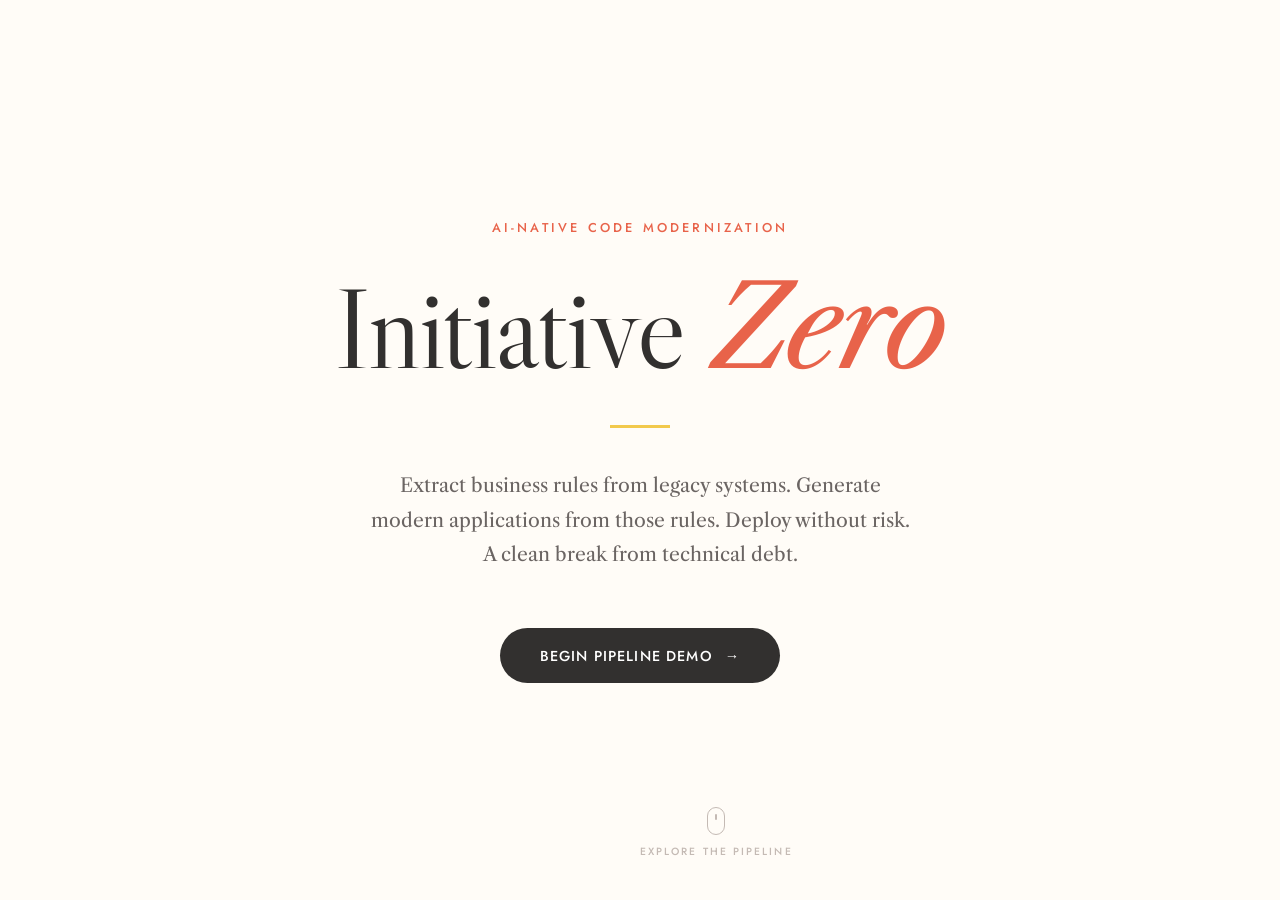
==== prototype.html @ 610659d5 "Add files via upload" ====
<!DOCTYPE html>
<html lang="en">
<head>
<meta charset="UTF-8">
<meta name="viewport" content="width=device-width, initial-scale=1.0">
<title>Initiative Zero — AI-Native Code Modernization Pipeline</title>
<link href="https://fonts.googleapis.com/css2?family=Libre+Caslon+Display&family=Libre+Caslon+Text:ital,wght@0,400;0,700;1,400&family=Jost:wght@300;400;500;600;700&family=JetBrains+Mono:wght@300;400;500;600&display=swap" rel="stylesheet">
<style>
*,*::before,*::after{margin:0;padding:0;box-sizing:border-box}
:root{--bg:#FFFCF7;--bg-warm:#FFF8EF;--bg-card:#FFF;--bg-code:#32302F;--bg-code-h:#3d3b3a;--bg-sub:#F5F0EA;--dune:#32302F;--tx:#32302F;--tx2:#6B6563;--tx3:#9B9492;--tx4:#C4BAB4;--bdr:#E8E0D8;--bdr-h:#D4C8BE;--yel:#F2C94C;--yeld:#E5A100;--red:#E8634A;--redd:#C94D38;--grn:#4CAF82;--grnd:#3A8F68;--blu:#5B8DEF;--fd:'Libre Caslon Display','Georgia',serif;--fs:'Libre Caslon Text','Georgia',serif;--fn:'Jost','Futura',sans-serif;--fm:'JetBrains Mono',monospace}
html{scroll-behavior:smooth}
body{font-family:var(--fn);background:var(--bg);color:var(--tx);line-height:1.65;overflow-x:hidden;-webkit-font-smoothing:antialiased}
::-webkit-scrollbar{width:6px}::-webkit-scrollbar-track{background:var(--bg)}::-webkit-scrollbar-thumb{background:var(--bdr);border-radius:3px}

.hero{min-height:100vh;display:flex;flex-direction:column;justify-content:center;align-items:center;text-align:center;position:relative;padding:2rem}
.hero-ey{font-family:var(--fn);font-size:.8rem;font-weight:500;letter-spacing:.25em;text-transform:uppercase;color:var(--red);margin-bottom:2rem;opacity:0;animation:fu .8s ease forwards .2s}
.hero-t{font-family:var(--fd);font-size:clamp(3.5rem,9vw,8rem);font-weight:400;line-height:1;letter-spacing:-.02em;color:var(--dune);opacity:0;animation:fu .8s ease forwards .4s}
.hero-t em{font-family:var(--fs);font-style:italic;color:var(--red)}
.hero-r{width:60px;height:3px;background:var(--yel);margin:2.5rem auto;opacity:0;animation:fu .8s ease forwards .5s}
.hero-s{font-family:var(--fs);font-size:clamp(1rem,2vw,1.2rem);color:var(--tx2);max-width:540px;line-height:1.8;opacity:0;animation:fu .8s ease forwards .6s}
.hero-cta{margin-top:3.5rem;opacity:0;animation:fu .8s ease forwards .8s}

.btn-p{display:inline-flex;align-items:center;gap:.75rem;font-family:var(--fn);font-size:.9rem;font-weight:500;letter-spacing:.08em;padding:1.1rem 2.5rem;background:var(--dune);color:#fff;border:none;border-radius:100px;cursor:pointer;transition:all .35s ease;text-transform:uppercase}
.btn-p:hover{background:var(--red);transform:translateY(-1px);box-shadow:0 8px 30px rgba(232,99,74,.2)}
.btn-p .ar{transition:transform .3s ease}.btn-p:hover .ar{transform:translateX(4px)}

.sh{position:absolute;bottom:2.5rem;left:50%;transform:translateX(-50%);display:flex;flex-direction:column;align-items:center;gap:.5rem;opacity:0;animation:fu .8s ease forwards 1.2s}
.sh span{font-family:var(--fn);font-size:.65rem;font-weight:500;letter-spacing:.2em;text-transform:uppercase;color:var(--tx4)}
.sm{width:18px;height:28px;border:1.5px solid var(--tx4);border-radius:10px;position:relative}
.sm::after{content:'';position:absolute;top:6px;left:50%;transform:translateX(-50%);width:2px;height:6px;background:var(--tx4);border-radius:2px;animation:sd 1.5s ease-in-out infinite}

.ps{padding:0 2rem 4rem;max-width:1200px;margin:0 auto;display:none}.ps.act{display:block}

.zp{display:flex;align-items:center;gap:0;margin-bottom:3.5rem;padding:1.5rem 0;position:sticky;top:0;background:var(--bg);z-index:100;border-bottom:1px solid var(--bdr)}
.zs{display:flex;align-items:center;gap:.5rem;padding:.5rem .6rem;font-family:var(--fn);font-size:.65rem;font-weight:500;letter-spacing:.1em;text-transform:uppercase;color:var(--tx4);cursor:pointer;transition:all .3s;white-space:nowrap}
.zs .sn{display:inline-flex;align-items:center;justify-content:center;width:24px;height:24px;border:1.5px solid var(--tx4);border-radius:50%;font-size:.6rem;font-weight:600;flex-shrink:0;transition:all .3s}
.zs.act{color:var(--dune)}.zs.act .sn{border-color:var(--dune);background:var(--dune);color:#fff}
.zs.cmp{color:var(--grn)}.zs.cmp .sn{border-color:var(--grn);color:var(--grn)}
.zc{flex:1;height:1px;background:var(--bdr);min-width:8px}.zc.cmp{background:var(--grn)}
.zc.fw{height:2px;background:repeating-linear-gradient(90deg,var(--red) 0px,var(--red) 5px,transparent 5px,transparent 10px)}

.zcn{display:none;animation:fi .5s ease}.zcn.act{display:block}
.zey{font-family:var(--fn);font-size:.7rem;font-weight:600;letter-spacing:.2em;text-transform:uppercase;color:var(--red);margin-bottom:.75rem}
.zt{font-family:var(--fd);font-size:clamp(2.2rem,4vw,3.2rem);font-weight:400;color:var(--dune);margin-bottom:1rem}
.zd{font-family:var(--fs);color:var(--tx2);font-size:1.05rem;max-width:620px;margin-bottom:3rem;line-height:1.8}

.cp{background:var(--bg-code);border-radius:12px;overflow:hidden;margin-bottom:1.5rem;box-shadow:0 4px 20px rgba(50,48,47,.08)}
.cph{display:flex;align-items:center;justify-content:space-between;padding:.75rem 1.25rem;background:var(--bg-code-h);font-family:var(--fm);font-size:.7rem;color:#9B9492}
.lb{padding:.2rem .6rem;background:rgba(255,255,255,.08);border-radius:4px;font-size:.6rem;text-transform:uppercase;letter-spacing:.1em;color:var(--yel)}
.cpb{padding:1.5rem;font-family:var(--fm);font-size:.78rem;line-height:1.8;overflow-x:auto;max-height:500px;overflow-y:auto;color:#e0ddd8}
.cpb pre{white-space:pre;tab-size:4}
.kw{color:#E8634A}.fn{color:#5B8DEF}.str{color:#4CAF82}.cmt{color:#6B6563;font-style:italic}.num{color:#F2C94C}.type{color:#E5A100}.op{color:#5B8DEF}.dec{color:#E8634A}

.ag{display:grid;grid-template-columns:repeat(auto-fit,minmax(260px,1fr));gap:1.25rem;margin-bottom:2.5rem}
.ac{background:var(--bg-card);border:1px solid var(--bdr);border-radius:12px;padding:1.75rem;transition:border-color .3s,box-shadow .3s}
.ac:hover{border-color:var(--bdr-h);box-shadow:0 4px 20px rgba(50,48,47,.06)}
.ac h4{font-family:var(--fn);font-size:.65rem;font-weight:600;letter-spacing:.15em;text-transform:uppercase;color:var(--tx3);margin-bottom:.75rem}
.ac p{font-size:.9rem;color:var(--tx2);line-height:1.65}
.mt{font-family:var(--fd);font-size:2.2rem;font-weight:400;color:var(--dune);display:block;margin-bottom:.25rem}
.mta{color:var(--red)!important}

.rl{display:flex;flex-direction:column;gap:.75rem;margin-bottom:2.5rem}
.ri{display:flex;gap:1rem;padding:1.25rem 1.5rem;background:var(--bg-card);border:1px solid var(--bdr);border-radius:10px;align-items:flex-start;opacity:0;transform:translateY(12px);transition:all .4s}
.ri.vis{opacity:1;transform:translateY(0)}
.rid{font-family:var(--fm);font-size:.6rem;font-weight:600;letter-spacing:.08em;padding:.25rem .6rem;background:var(--bg-sub);color:var(--tx2);border-radius:4px;white-space:nowrap;flex-shrink:0}
.rtx{font-size:.9rem;line-height:1.6;color:var(--tx)}

.fv{margin:3rem 0;padding:3rem;background:var(--bg-warm);border-radius:16px}
.ff{display:grid;grid-template-columns:1fr auto 1fr;gap:2rem;align-items:center;margin-top:2rem}
.fsd{padding:1.5rem;border-radius:10px;background:var(--bg-card);border:1px solid var(--bdr)}
.fsd h4{font-family:var(--fn);font-size:.65rem;font-weight:600;letter-spacing:.15em;text-transform:uppercase;margin-bottom:.75rem}
.fsd.bl{border-color:rgba(232,99,74,.3)}.fsd.bl h4{color:var(--red)}
.fsd.al{border-color:rgba(76,175,130,.3)}.fsd.al h4{color:var(--grn)}
.far{display:flex;flex-direction:column;align-items:center;gap:.5rem;font-family:var(--fn);font-size:.6rem;font-weight:600;letter-spacing:.1em;text-transform:uppercase}
.fdv{height:3px;background:repeating-linear-gradient(90deg,var(--red) 0px,var(--red) 16px,transparent 16px,transparent 24px);margin-top:2rem;border-radius:2px;position:relative}
.fdl{position:absolute;top:-12px;left:50%;transform:translateX(-50%);font-family:var(--fn);font-size:.6rem;font-weight:600;letter-spacing:.15em;text-transform:uppercase;color:var(--red);background:var(--bg-warm);padding:0 1rem;white-space:nowrap}

.dt{width:100%;border-collapse:collapse;margin-bottom:2rem;font-size:.85rem}
.dt th{font-family:var(--fn);font-size:.6rem;font-weight:600;letter-spacing:.12em;text-transform:uppercase;text-align:left;padding:.75rem 1rem;border-bottom:2px solid var(--bdr);color:var(--tx3)}
.dt td{padding:.85rem 1rem;border-bottom:1px solid var(--bdr);vertical-align:top;color:var(--tx2)}
.db{font-family:var(--fn);font-size:.65rem;font-weight:600;padding:.25rem .65rem;border-radius:100px;white-space:nowrap}
.db.t0{background:rgba(76,175,130,.1);color:var(--grnd)}.db.t1{background:rgba(91,141,239,.1);color:var(--blu)}
.db.t2{background:rgba(229,161,0,.12);color:var(--yeld)}.db.t3{background:rgba(232,99,74,.1);color:var(--red)}

.hg{background:var(--bg-card);border:2px solid var(--yel);border-radius:14px;padding:2rem;margin:2rem 0;position:relative}
.hgl{position:absolute;top:-11px;left:1.5rem;font-family:var(--fn);font-size:.6rem;font-weight:700;letter-spacing:.18em;text-transform:uppercase;color:var(--yeld);background:var(--bg);padding:0 .6rem}
.hg p{color:var(--tx2);margin-bottom:1rem;line-height:1.7;font-size:.95rem}
.ga{display:flex;gap:.75rem;flex-wrap:wrap}
.bg{font-family:var(--fn);font-size:.78rem;font-weight:500;letter-spacing:.03em;padding:.7rem 1.4rem;border:1.5px solid;background:transparent;cursor:pointer;transition:all .3s;border-radius:8px}
.bg.ap{border-color:var(--grn);color:var(--grnd)}.bg.ap:hover{background:var(--grn);color:#fff}
.bg.rj{border-color:var(--red);color:var(--red)}.bg.rj:hover{background:var(--red);color:#fff}
.bg.fl{border-color:var(--yeld);color:var(--yeld)}.bg.fl:hover{background:var(--yeld);color:#fff}

.qg{display:grid;grid-template-columns:repeat(auto-fit,minmax(200px,1fr));gap:1rem;margin:2rem 0}
.gc{display:flex;align-items:center;gap:.75rem;padding:1rem 1.25rem;background:var(--bg-card);border:1px solid var(--bdr);border-radius:10px}
.gi{width:28px;height:28px;display:flex;align-items:center;justify-content:center;border-radius:50%;font-size:.75rem;flex-shrink:0}
.gi.p{background:rgba(76,175,130,.12);color:var(--grn)}.gi.w{background:rgba(229,161,0,.12);color:var(--yeld)}
.gl{font-family:var(--fn);font-size:.8rem;font-weight:500;color:var(--tx2)}

.tp{display:flex;gap:0;margin:2rem 0;overflow-x:auto}
.ts{flex:1;min-width:130px;padding:1.25rem 1rem;border:1px solid var(--bdr);border-right:none;text-align:center;transition:all .3s;cursor:pointer;background:var(--bg-card);position:relative}
.ts:first-child{border-radius:10px 0 0 10px}.ts:last-child{border-right:1px solid var(--bdr);border-radius:0 10px 10px 0}
.ts::after{content:'→';position:absolute;right:-7px;top:50%;transform:translateY(-50%);color:var(--tx4);z-index:1;font-size:.75rem}.ts:last-child::after{display:none}
.ts .tsn{font-family:var(--fn);font-size:.6rem;font-weight:600;letter-spacing:.12em;text-transform:uppercase;margin-bottom:.4rem;color:var(--tx3)}
.ts .tss{font-size:.72rem;color:var(--tx4)}
.ts.act{background:rgba(229,161,0,.06);border-color:var(--yeld)}.ts.act .tsn{color:var(--yeld)}
.ts.cmp{background:rgba(76,175,130,.04)}.ts.cmp .tsn{color:var(--grn)}

.pi{display:flex;align-items:center;gap:.75rem;padding:1.25rem 1.5rem;background:var(--bg-sub);border-radius:10px;margin-bottom:2rem;font-family:var(--fn);font-size:.85rem;color:var(--tx2)}
.pd{display:flex;gap:5px}.pd span{width:7px;height:7px;border-radius:50%;background:var(--red);animation:dp 1.4s ease-in-out infinite}
.pd span:nth-child(2){animation-delay:.2s}.pd span:nth-child(3){animation-delay:.4s}

.zn{display:flex;justify-content:space-between;margin-top:3.5rem;padding-top:2rem;border-top:1px solid var(--bdr)}
.bn{font-family:var(--fn);font-size:.8rem;font-weight:500;letter-spacing:.03em;padding:.75rem 1.5rem;background:transparent;border:1.5px solid var(--bdr);color:var(--tx2);cursor:pointer;transition:all .3s;border-radius:8px;display:flex;align-items:center;gap:.5rem}
.bn:hover{border-color:var(--dune);color:var(--dune)}
.bn.pr{background:var(--dune);border-color:var(--dune);color:#fff}.bn.pr:hover{background:var(--red);border-color:var(--red)}

.tc{display:grid;grid-template-columns:1fr 1fr;gap:1.5rem;margin-bottom:2rem}
@media(max-width:768px){.tc{grid-template-columns:1fr}.ff{grid-template-columns:1fr}.zp{overflow-x:auto}}

.cr{width:130px;height:130px;position:relative;margin:0 auto 1rem}.cr svg{width:100%;height:100%;transform:rotate(-90deg)}
.cr .cbg{fill:none;stroke:var(--bdr);stroke-width:5}.cr .cfl{fill:none;stroke:var(--grn);stroke-width:5;stroke-linecap:round;stroke-dasharray:314;stroke-dashoffset:314;transition:stroke-dashoffset 1.5s ease}
.cv{position:absolute;top:50%;left:50%;transform:translate(-50%,-50%);font-family:var(--fd);font-size:1.8rem;color:var(--dune)}

.sb{display:inline-flex;align-items:center;gap:.3rem;font-family:var(--fn);font-size:.65rem;font-weight:600;letter-spacing:.06em;text-transform:uppercase;padding:.25rem .65rem;border-radius:100px}
.sb.su{color:var(--grnd);background:rgba(76,175,130,.1)}.sb.wa{color:var(--yeld);background:rgba(229,161,0,.1)}.sb.da{color:var(--red);background:rgba(232,99,74,.1)}

.sh2{font-family:var(--fd);font-size:1.6rem;color:var(--dune);margin:2.5rem 0 1rem}

.ss{display:none;padding:6rem 2rem;max-width:900px;margin:0 auto;text-align:center}.ss.act{display:block}
.sst{font-family:var(--fd);font-size:clamp(2.5rem,5vw,4rem);color:var(--dune);margin-bottom:1rem}
.sst em{font-family:var(--fs);font-style:italic;color:var(--red)}
.ssg{display:grid;grid-template-columns:repeat(3,1fr);gap:1.5rem;margin:3rem 0}
.si{padding:2rem;border:1px solid var(--bdr);border-radius:14px;background:var(--bg-card)}
.sv{font-family:var(--fd);font-size:3rem;color:var(--red)}
.sl{font-family:var(--fs);font-size:.85rem;color:var(--tx2);margin-top:.5rem}

.to{position:fixed;bottom:2rem;right:2rem;padding:1rem 1.75rem;background:var(--dune);color:#fff;font-family:var(--fn);font-size:.82rem;font-weight:500;border-radius:10px;z-index:1000;transform:translateY(100px);opacity:0;transition:all .4s;box-shadow:0 8px 30px rgba(50,48,47,.15)}
.to.sh{transform:translateY(0);opacity:1}

@keyframes fu{from{opacity:0;transform:translateY(20px)}to{opacity:1;transform:translateY(0)}}
@keyframes fi{from{opacity:0}to{opacity:1}}
@keyframes dp{0%,80%,100%{opacity:.2;transform:scale(.8)}40%{opacity:1;transform:scale(1.2)}}
@keyframes sd{0%{opacity:0;transform:translate(-50%,0)}30%{opacity:1}100%{opacity:0;transform:translate(-50%,8px)}}
</style>
</head>
<body>

<section class="hero" id="hero">
  <div class="hero-ey">AI-Native Code Modernization</div>
  <h1 class="hero-t">Initiative <em>Zero</em></h1>
  <div class="hero-r"></div>
  <p class="hero-s">Extract business rules from legacy systems. Generate modern applications from those rules. Deploy without risk. A clean break from technical debt.</p>
  <div class="hero-cta"><button class="btn-p" onclick="start()">Begin Pipeline Demo <span class="ar">→</span></button></div>
  <div class="sh"><div class="sm"></div><span>Explore the pipeline</span></div>
</section>

<section class="ps" id="pipeline">
  <nav class="zp" id="zoneProgress">
    <div class="zs act" data-zone="1" onclick="go(1)"><span class="sn">1</span>Legacy</div><div class="zc"></div>
    <div class="zs" data-zone="2" onclick="go(2)"><span class="sn">2</span>Analysis</div><div class="zc"></div>
    <div class="zs" data-zone="3" onclick="go(3)"><span class="sn">3</span>Strainer</div><div class="zc fw"></div>
    <div class="zs" data-zone="4" onclick="go(4)"><span class="sn">4</span>Generation</div><div class="zc"></div>
    <div class="zs" data-zone="5" onclick="go(5)"><span class="sn">5</span>Testing</div><div class="zc"></div>
    <div class="zs" data-zone="6" onclick="go(6)"><span class="sn">6</span>Production</div>
  </nav>

  <!-- ZONE 1 -->
  <div class="zcn act" id="zone-1">
    <div class="zey">Zone 01</div>
    <h2 class="zt">Legacy Environment</h2>
    <p class="zd">The existing system runs undisturbed. We extract source code and metadata as inputs — nothing is modified. The legacy application continues serving production traffic throughout the entire migration.</p>
    <div class="cp"><div class="cph"><span>claims_processing.cbl</span><span class="lb">COBOL</span></div>
    <div class="cpb"><pre><span class="cmt">      * ══════════════════════════════════════════════</span>
<span class="cmt">      * CLAIMS PROCESSING — CROWN JEWEL SYSTEM</span>
<span class="cmt">      * Last modified: 1997-03-14 by J. Morrison</span>
<span class="cmt">      * WARNING: Do not modify CALC-PAYOUT section</span>
<span class="cmt">      * ══════════════════════════════════════════════</span>
       <span class="kw">IDENTIFICATION DIVISION</span>.
       <span class="kw">PROGRAM-ID</span>. PROCESS-CLAIM.

       <span class="kw">DATA DIVISION</span>.
       <span class="kw">WORKING-STORAGE SECTION</span>.
       <span class="num">01</span> WS-CLAIM-RECORD.
          <span class="num">05</span> WS-CLAIM-ID          <span class="type">PIC 9(8)</span>.
          <span class="num">05</span> WS-POLICY-NUMBER     <span class="type">PIC X(10)</span>.
          <span class="num">05</span> WS-CLAIM-AMOUNT      <span class="type">PIC 9(7)V99</span>.
          <span class="num">05</span> WS-DEDUCTIBLE        <span class="type">PIC 9(5)V99</span>.
          <span class="num">05</span> WS-COVERAGE-LIMIT    <span class="type">PIC 9(7)V99</span>.
          <span class="num">05</span> WS-APPROVAL-STATUS   <span class="type">PIC X(1)</span>.
             <span class="num">88</span> APPROVED             <span class="kw">VALUE</span> <span class="str">'A'</span>.
             <span class="num">88</span> DENIED               <span class="kw">VALUE</span> <span class="str">'D'</span>.
             <span class="num">88</span> PENDING              <span class="kw">VALUE</span> <span class="str">'P'</span>.
       <span class="num">01</span> WS-PAYOUT-AMOUNT       <span class="type">PIC 9(7)V99</span>.
       <span class="num">01</span> WS-NET-CLAIM           <span class="type">PIC 9(7)V99</span>.

       <span class="kw">PROCEDURE DIVISION</span>.
       MAIN-PROCESS.
           <span class="kw">PERFORM</span> VALIDATE-CLAIM
           <span class="kw">IF</span> WS-ERROR-CODE <span class="op">=</span> <span class="num">0</span>
              <span class="kw">PERFORM</span> CALC-PAYOUT
              <span class="kw">PERFORM</span> UPDATE-STATUS
              <span class="kw">PERFORM</span> WRITE-AUDIT-LOG
           <span class="kw">END-IF</span>
           <span class="kw">STOP RUN</span>.

       VALIDATE-CLAIM.
           <span class="kw">IF</span> WS-CLAIM-AMOUNT <span class="op">&gt;</span> WS-COVERAGE-LIMIT
              <span class="kw">MOVE</span> <span class="num">1001</span> <span class="kw">TO</span> WS-ERROR-CODE
              <span class="kw">SET</span> DENIED <span class="kw">TO TRUE</span>
           <span class="kw">ELSE IF</span> WS-POLICY-NUMBER <span class="op">=</span> <span class="str">SPACES</span>
              <span class="kw">MOVE</span> <span class="num">1002</span> <span class="kw">TO</span> WS-ERROR-CODE
              <span class="kw">SET</span> DENIED <span class="kw">TO TRUE</span>
           <span class="kw">ELSE</span>
              <span class="kw">MOVE</span> <span class="num">0</span> <span class="kw">TO</span> WS-ERROR-CODE
           <span class="kw">END-IF</span>.

       CALC-PAYOUT.
<span class="cmt">      * CRITICAL: Deductible logic — regulatory</span>
           <span class="kw">SUBTRACT</span> WS-DEDUCTIBLE <span class="kw">FROM</span> WS-CLAIM-AMOUNT
              <span class="kw">GIVING</span> WS-NET-CLAIM
           <span class="kw">IF</span> WS-NET-CLAIM <span class="op">&gt;</span> WS-COVERAGE-LIMIT
              <span class="kw">MOVE</span> WS-COVERAGE-LIMIT <span class="kw">TO</span> WS-PAYOUT-AMOUNT
           <span class="kw">ELSE</span>
              <span class="kw">MOVE</span> WS-NET-CLAIM <span class="kw">TO</span> WS-PAYOUT-AMOUNT
           <span class="kw">END-IF</span>
           <span class="kw">SET</span> APPROVED <span class="kw">TO TRUE</span>.</pre></div></div>
    <div class="ag">
      <div class="ac"><h4>System</h4><span class="mt">COBOL</span><p>Claims Processing — Mainframe DB2 batch</p></div>
      <div class="ac"><h4>Age</h4><span class="mt mta">28 yrs</span><p>Last meaningful refactor: 2003</p></div>
      <div class="ac"><h4>Daily Transactions</h4><span class="mt">2.4M</span><p>Critical path for customer payouts</p></div>
      <div class="ac"><h4>SMEs Remaining</h4><span class="mt mta">2</span><p>Both within 3 years of retirement</p></div>
    </div>
    <div class="zn"><div></div><button class="bn pr" onclick="adv(2)">Begin Analysis <span>→</span></button></div>
  </div>

  <!-- ZONE 2 -->
  <div class="zcn" id="zone-2">
    <div class="zey">Zone 02</div>
    <h2 class="zt">Analysis Engine</h2>
    <p class="zd">The Explainer Agent comprehends the legacy code within the internal network. Four parallel analyses produce a standardized assessment — independently valuable even if migration never proceeds.</p>
    <div class="pi" id="aP"><div class="pd"><span></span><span></span><span></span></div><span>Explainer Agent analyzing legacy codebase...</span></div>
    <div id="aR" style="display:none">
      <div class="ag">
        <div class="ac"><h4>App Analysis</h4><p><strong>Purpose:</strong> Claims adjudication & payout<br><strong>Stack:</strong> COBOL → DB2 → JCL<br><strong>Dependencies:</strong> 4 up, 7 down<br><strong>Criticality:</strong> Tier 1</p></div>
        <div class="ac"><h4>Code Analysis</h4><p><strong>Complexity:</strong> 34 (high)<br><strong>Dead code:</strong> ~18%<br><strong>Security:</strong> 2 unpatched patterns<br><strong>Tech debt:</strong> 6 workarounds</p></div>
        <div class="ac"><h4>Test Analysis</h4><p><strong>Coverage:</strong> 23% (unit only)<br><strong>Missing:</strong> Integration, negative<br><strong>Gap:</strong> No edge case tests<br><strong>Risk:</strong> Month-end untested</p></div>
        <div class="ac"><h4>Cost Analysis</h4><p><strong>Maintenance:</strong> $1.2M/yr<br><strong>AI migration:</strong> $340K<br><strong>Manual:</strong> $2.8M / 18mo<br><strong>ROI breakeven:</strong> 4 months</p></div>
      </div>
      <div style="text-align:center;margin:2.5rem 0">
        <div class="cr" id="cR"><svg viewBox="0 0 120 120"><circle class="cbg" cx="60" cy="60" r="50"/><circle class="cfl" id="cF" cx="60" cy="60" r="50"/></svg><div class="cv" id="cV">0%</div></div>
        <div style="font-family:var(--fn);font-size:.7rem;font-weight:600;letter-spacing:.15em;text-transform:uppercase;color:var(--tx3)">Migration Confidence Score</div>
        <div style="font-family:var(--fs);font-size:.95rem;color:var(--grnd);margin-top:.5rem">Recommendation: Proceed — COBOL → Python</div>
      </div>
    </div>
    <div class="zn"><button class="bn" onclick="adv(1)"><span>←</span> Legacy</button><button class="bn pr" onclick="adv(3)">Extract Rules <span>→</span></button></div>
  </div>

  <!-- ZONE 3 -->
  <div class="zcn" id="zone-3">
    <div class="zey">Zone 03</div>
    <h2 class="zt">Business Rule Strainer</h2>
    <p class="zd">AI reads the legacy code and distills pure business rules — stripping away infrastructure concerns. The output describes <em>what the system does</em>, not how it was built.</p>
    <div class="pi" id="sP"><div class="pd"><span></span><span></span><span></span></div><span>Rule Extractor Agent distilling business logic...</span></div>
    <div id="sR" style="display:none">
      <div class="rl" id="rL">
        <div class="ri"><span class="rid">BR-001</span><span class="rtx"><strong>Claim Validation:</strong> Deny if claim amount exceeds coverage limit. Error: 1001.</span></div>
        <div class="ri"><span class="rid">BR-002</span><span class="rtx"><strong>Policy Validation:</strong> Deny if no policy number. Error: 1002.</span></div>
        <div class="ri"><span class="rid">BR-003</span><span class="rtx"><strong>Net Claim:</strong> net_claim = claim_amount − deductible.</span></div>
        <div class="ri"><span class="rid">BR-004</span><span class="rtx"><strong>Payout Cap:</strong> payout = min(net_claim, coverage_limit).</span></div>
        <div class="ri"><span class="rid">BR-005</span><span class="rtx"><strong>Approval:</strong> Mark approved after successful calculation.</span></div>
        <div class="ri"><span class="rid">BR-006</span><span class="rtx"><strong>Audit Trail:</strong> Immutable log per decision with timestamp.</span></div>
        <div class="ri"><span class="rid">OBS-01</span><span class="rtx"><strong>Behavioral Observation:</strong> DB2 logs reveal month-end batch recalculation not in source code — likely JCL-triggered. <span class="sb wa">⚠ Requires SME validation</span></span></div>
      </div>
      <div class="fv">
        <h3 class="sh2" style="margin-top:0">Security Firewall</h3>
        <p style="color:var(--tx2);max-width:560px;font-family:var(--fs);line-height:1.7">Only plain-text requirements cross this boundary. No source code, no schemas, no internal artifacts ever leave the network.</p>
        <div class="ff">
          <div class="fsd bl"><h4>🚫 Blocked</h4><p style="font-family:var(--fm);font-size:.78rem;color:var(--red);line-height:1.9">✗ COBOL source<br>✗ DB2 schemas<br>✗ JCL definitions<br>✗ Internal APIs<br>✗ SQLJ artifacts</p></div>
          <div class="far"><span style="color:var(--red)">blocked</span>🔥<span style="color:var(--grn)">allowed</span></div>
          <div class="fsd al"><h4>✓ Passes Through</h4><p style="font-family:var(--fm);font-size:.78rem;color:var(--grnd);line-height:1.9">✓ BR-001 – BR-006<br>✓ OBS-01 note<br>✓ Plain-text reqs<br>✓ Tech-agnostic spec<br>✓ No impl details</p></div>
        </div>
        <div class="fdv"><span class="fdl">🔥 Security Boundary — Code Never Leaves</span></div>
      </div>
    </div>
    <div class="zn"><button class="bn" onclick="adv(2)"><span>←</span> Analysis</button><button class="bn pr" onclick="adv(4)">Generate Code <span>→</span></button></div>
  </div>

  <!-- ZONE 4 -->
  <div class="zcn" id="zone-4">
    <div class="zey">Zone 04</div>
    <h2 class="zt">Generation Engine</h2>
    <p class="zd">External AI receives <em>only</em> the requirements and generates a new application from scratch. Greenfield development — not translation.</p>
    <div class="pi" id="gP"><div class="pd"><span></span><span></span><span></span></div><span>Code Generator building from requirements...</span></div>
    <div id="gR" style="display:none">
      <div class="tc">
        <div><div class="cp"><div class="cph"><span>requirements.txt</span><span class="lb" style="color:#e0ddd8">Text</span></div><div class="cpb" style="font-size:.74rem"><pre><span class="cmt"># Claims — Business Requirements</span>
<span class="cmt"># Initiative Zero Strainer</span>

<span class="str">BR-001</span>: Deny if amount > limit (1001)
<span class="str">BR-002</span>: Deny if no policy (1002)
<span class="str">BR-003</span>: net = claim - deductible
<span class="str">BR-004</span>: payout = min(net, limit)
<span class="str">BR-005</span>: Mark approved
<span class="str">BR-006</span>: Immutable audit log

<span class="cmt"># CAD, 2 decimal, non-negative</span></pre></div></div></div>
        <div><div class="cp"><div class="cph"><span>claim_service.py</span><span class="lb">Python</span></div><div class="cpb" style="font-size:.74rem"><pre><span class="kw">from</span> decimal <span class="kw">import</span> Decimal, ROUND_HALF_UP
<span class="kw">from</span> dataclasses <span class="kw">import</span> dataclass
<span class="kw">from</span> enum <span class="kw">import</span> Enum

<span class="kw">class</span> <span class="type">ClaimStatus</span>(Enum):
    APPROVED = <span class="str">"A"</span>
    DENIED   = <span class="str">"D"</span>
    PENDING  = <span class="str">"P"</span>

<span class="dec">@dataclass</span>
<span class="kw">class</span> <span class="type">ClaimRecord</span>:
    claim_id: <span class="type">str</span>
    policy_number: <span class="type">str</span>
    claim_amount: <span class="type">Decimal</span>
    deductible: <span class="type">Decimal</span>
    coverage_limit: <span class="type">Decimal</span>
    status: <span class="type">ClaimStatus</span> = ClaimStatus.PENDING
    payout: <span class="type">Decimal</span> = Decimal(<span class="str">"0"</span>)

<span class="kw">class</span> <span class="type">ClaimProcessor</span>:
    <span class="kw">def</span> <span class="fn">process</span>(self, c):
        err = self.<span class="fn">_validate</span>(c)
        <span class="kw">if</span> err:
            c.status = ClaimStatus.DENIED
            <span class="kw">return</span> c
        <span class="cmt"># BR-003</span>
        net = (c.claim_amount - c.deductible
              ).quantize(Decimal(<span class="str">"0.01"</span>),
                         rounding=ROUND_HALF_UP)
        <span class="cmt"># BR-004</span>
        c.payout = <span class="fn">min</span>(net, c.coverage_limit)
        <span class="cmt"># BR-005</span>
        c.status = ClaimStatus.APPROVED
        <span class="kw">return</span> c

    <span class="kw">def</span> <span class="fn">_validate</span>(self, c):
        <span class="kw">if</span> c.claim_amount > c.coverage_limit:
            <span class="kw">return</span> <span class="num">1001</span>  <span class="cmt"># BR-001</span>
        <span class="kw">if not</span> c.policy_number.strip():
            <span class="kw">return</span> <span class="num">1002</span>  <span class="cmt"># BR-002</span>
        <span class="kw">return</span> <span class="kw">None</span></pre></div></div></div>
      </div>
      <div class="ag" style="grid-template-columns:repeat(auto-fit,minmax(200px,1fr))">
        <div class="ac"><h4>Architecture</h4><p>Clean domain separation</p></div>
        <div class="ac"><h4>Dependencies</h4><p>Python stdlib only</p></div>
        <div class="ac"><h4>Traceability</h4><p>Each method → BR-###</p></div>
        <div class="ac"><h4>Debt Carried</h4><p style="color:var(--grnd);font-weight:600">Zero.</p></div>
      </div>
    </div>
    <div class="zn"><button class="bn" onclick="adv(3)"><span>←</span> Strainer</button><button class="bn pr" onclick="adv(5)">Run Tests <span>→</span></button></div>
  </div>

  <!-- ZONE 5 -->
  <div class="zcn" id="zone-5">
    <div class="zey">Zone 05</div>
    <h2 class="zt">Testing Engine</h2>
    <p class="zd">AI generates tests from requirements — not code. Every difference is classified on a four-tier drift scale. Humans adjudicate only what requires judgment.</p>
    <div class="pi" id="tP"><div class="pd"><span></span><span></span><span></span></div><span>Test Creator generating suites...</span></div>
    <div id="tR" style="display:none">
      <div class="qg">
        <div class="gc"><div class="gi p">✓</div><span class="gl">Coverage: 94.2%</span></div>
        <div class="gc"><div class="gi p">✓</div><span class="gl">All unit tests pass</span></div>
        <div class="gc"><div class="gi w">!</div><span class="gl">1 Type 2 pending</span></div>
        <div class="gc"><div class="gi p">✓</div><span class="gl">Security scan clean</span></div>
      </div>
      <h3 class="sh2">Drift Classification</h3>
      <table class="dt"><thead><tr><th>Test Case</th><th>Legacy</th><th>Modern</th><th>Classification</th></tr></thead><tbody>
        <tr><td style="font-family:var(--fm);font-size:.78rem">Standard — $5,000</td><td style="font-family:var(--fm);font-size:.78rem">$4,500.00</td><td style="font-family:var(--fm);font-size:.78rem">$4,500.00</td><td><span class="db t0">Type 0 · Identical</span></td></tr>
        <tr><td style="font-family:var(--fm);font-size:.78rem">Over-limit — $15K</td><td style="font-family:var(--fm);font-size:.78rem">DENIED 1001</td><td style="font-family:var(--fm);font-size:.78rem">DENIED 1001</td><td><span class="db t0">Type 0 · Identical</span></td></tr>
        <tr><td style="font-family:var(--fm);font-size:.78rem">No policy</td><td style="font-family:var(--fm);font-size:.78rem">DENIED 1002</td><td style="font-family:var(--fm);font-size:.78rem">DENIED 1002</td><td><span class="db t0">Type 0 · Identical</span></td></tr>
        <tr><td style="font-family:var(--fm);font-size:.78rem">Timestamp</td><td style="font-family:var(--fm);font-size:.78rem">1997-03-14</td><td style="font-family:var(--fm);font-size:.78rem">2026-02-24T…Z</td><td><span class="db t1">Type 1 · Acceptable</span></td></tr>
        <tr style="background:rgba(229,161,0,.04)"><td style="font-family:var(--fm);font-size:.78rem">Rounding $99.995</td><td style="font-family:var(--fm);font-size:.78rem">$99.99</td><td style="font-family:var(--fm);font-size:.78rem">$100.00</td><td><span class="db t2">Type 2 · Semantic ⚠</span></td></tr>
      </tbody></table>
      <div class="hg" id="dG"><span class="hgl">Human Decision Required</span>
        <p><strong>Type 2 — Rounding:</strong> COBOL truncates; Python rounds correctly. The $0.01 difference has regulatory implications at aggregate scale.</p>
        <div class="ga">
          <button class="bg ap" onclick="adj('a')">Accept Variance</button>
          <button class="bg fl" onclick="adj('p')">Preserve Bug</button>
          <button class="bg rj" onclick="adj('e')">Escalate to Compliance</button>
        </div>
      </div>
      <div id="dD" style="display:none"></div>
    </div>
    <div class="zn"><button class="bn" onclick="adv(4)"><span>←</span> Generation</button><button class="bn pr" onclick="adv(6)">Deploy <span>→</span></button></div>
  </div>

  <!-- ZONE 6 -->
  <div class="zcn" id="zone-6">
    <div class="zey">Zone 06</div>
    <h2 class="zt">Production Deployment</h2>
    <p class="zd">The modern app deploys alongside legacy. Traffic migrates through five stages. Rollback is always instant.</p>
    <h3 class="sh2">Tiered Slice Progression</h3>
    <div class="tp" id="tPr">
      <div class="ts cmp"><div class="tsn">Pure Logic</div><div class="tss">✓ Passed</div></div>
      <div class="ts cmp"><div class="tsn">Boundary</div><div class="tss">✓ Passed</div></div>
      <div class="ts act"><div class="tsn">Shadow</div><div class="tss">0.3% Type 2</div></div>
      <div class="ts"><div class="tsn">Canary</div><div class="tss">Awaiting</div></div>
      <div class="ts"><div class="tsn">Full</div><div class="tss">—</div></div>
    </div>
    <div class="cp" style="margin:2rem 0"><div class="cph"><span>Coexistence — Shadow Mode</span><span class="sb su">● Live</span></div>
    <div class="cpb" style="font-size:.74rem"><pre style="color:#9B9492;line-height:2.1">
  ┌─────────────────┐
  │  Incoming Txn    │
  └────────┬────────┘
           │
     ┌─────┴──────┐
     │  Router     │
     └──┬──────┬──┘
        │      │
   ┌────▼──┐ ┌─▼────────┐
   │Legacy │ │ Modern    │
   │<span style="color:#4CAF82">SERVES</span> │ │ <span style="color:#E5A100">SHADOW</span>    │
   │result │ │ (compare  │
   └───┬───┘ │  only)    │
       │     └─────┬─────┘
       │           │
  ┌────▼───────────▼────┐
  │  <span style="color:#5B8DEF">Drift Comparator</span>    │
  │  Log all diffs      │
  └─────────────────────┘</pre></div></div>
    <div class="hg" id="pG"><span class="hgl">Human Decision Required</span>
      <p><strong>Canary Promotion:</strong> 14 days shadow, 0.3% Type 2 (adjudicated), zero Type 3. Promoting routes 3% of live traffic to modern system. <strong>This decision cannot be made by AI.</strong></p>
      <div class="ga">
        <button class="bg ap" onclick="can()">Promote to Canary (3%)</button>
        <button class="bg fl" onclick="ext()">Extend Shadow</button>
      </div>
    </div>
    <div id="cD" style="display:none"></div>
    <div class="zn"><button class="bn" onclick="adv(5)"><span>←</span> Testing</button><button class="bn pr" onclick="sum()">View Summary <span>→</span></button></div>
  </div>
</section>

<section class="ss" id="summary">
  <div class="hero-ey" style="opacity:1;animation:none">Pipeline Complete</div>
  <h2 class="sst">From Legacy to <em>Modern</em></h2>
  <div class="hero-r" style="opacity:1;animation:none"></div>
  <p style="font-family:var(--fs);color:var(--tx2);max-width:540px;margin:0 auto;font-size:1.05rem;line-height:1.8">One COBOL claims system — 28 years old, 2 SMEs, 2.4M daily transactions — modernized to Python with zero downtime.</p>
  <div class="ssg">
    <div class="si"><div class="sv">6</div><div class="sl">Business rules extracted</div></div>
    <div class="si"><div class="sv">94%</div><div class="sl">Test coverage from reqs</div></div>
    <div class="si"><div class="sv">0</div><div class="sl">Source lines exposed</div></div>
  </div>
  <div style="max-width:620px;margin:3rem auto;text-align:left">
    <h3 style="font-family:var(--fd);font-size:1.6rem;color:var(--dune);margin-bottom:1.25rem">What Made This Different</h3>
    <div style="font-family:var(--fs);color:var(--tx2);line-height:1.9;font-size:.95rem">
      <p style="margin-bottom:1rem"><strong style="color:var(--dune)">Not code translation.</strong> Rules extracted as tech-agnostic requirements. New app generated from those rules. Debt left behind.</p>
      <p style="margin-bottom:1rem"><strong style="color:var(--dune)">Not big-bang cutover.</strong> Legacy ran alongside modern through five stages. Rollback always instant.</p>
      <p style="margin-bottom:1rem"><strong style="color:var(--dune)">Not fully automated.</strong> Every drift adjudication and promotion required human sign-off. AI did the heavy lifting. Humans owned the risk.</p>
      <p><strong style="color:var(--dune)">Repeatable.</strong> Same pipeline for the next system — any source language, any target.</p>
    </div>
  </div>
  <div style="margin-top:3rem"><button class="btn-p" onclick="rst()">Run Another Migration <span class="ar">→</span></button></div>
  <div style="margin-top:5rem;padding:2rem;border-top:1px solid var(--bdr)"><p style="font-family:var(--fn);font-size:.7rem;font-weight:500;color:var(--tx4);letter-spacing:.05em">Initiative Zero — Wealthsimple AI Builders Application<br>Proven at enterprise banking scale · Generalizable to any legacy modernization</p></div>
</section>

<div class="to" id="toast"></div>

<script>
let cz=1,ar=0,sr=0,gr=0,tr=0;
function start(){document.getElementById('hero').style.display='none';document.getElementById('pipeline').classList.add('act');scrollTo({top:0,behavior:'smooth'})}
function go(z){if(z<1||z>6)return;cz=z;document.querySelectorAll('.zs').forEach(s=>{const n=+s.dataset.zone;s.classList.remove('act','cmp');if(n===z)s.classList.add('act');else if(n<z)s.classList.add('cmp')});document.querySelectorAll('.zc:not(.fw)').forEach((c,i)=>c.classList.toggle('cmp',i<z-1));document.querySelectorAll('.zcn').forEach(e=>e.classList.remove('act'));const t=document.getElementById('zone-'+z);if(t)t.classList.add('act');setTimeout(()=>anim(z),100)}
function adv(z){go(z);scrollTo({top:200,behavior:'smooth'})}
function anim(z){if(z===2)runA();if(z===3)runS();if(z===4)runG();if(z===5)runT()}
function runA(){if(ar)return;ar=1;setTimeout(()=>{document.getElementById('aP').style.display='none';document.getElementById('aR').style.display='block';setTimeout(()=>{document.getElementById('cF').style.strokeDashoffset=314-(314*82/100);let c=0;const i=setInterval(()=>{c++;document.getElementById('cV').textContent=c+'%';if(c>=82)clearInterval(i)},18)},300);toast('Analysis complete — confidence: 82%')},2000)}
function runS(){if(sr)return;sr=1;setTimeout(()=>{document.getElementById('sP').style.display='none';document.getElementById('sR').style.display='block';document.querySelectorAll('.ri').forEach((r,i)=>setTimeout(()=>r.classList.add('vis'),i*280));toast('6 rules extracted + 1 behavioral observation')},2500)}
function runG(){if(gr)return;gr=1;setTimeout(()=>{document.getElementById('gP').style.display='none';document.getElementById('gR').style.display='block';toast('Python application generated from requirements')},2000)}
function runT(){if(tr)return;tr=1;setTimeout(()=>{document.getElementById('tP').style.display='none';document.getElementById('tR').style.display='block';toast('1 Type 2 drift requires adjudication')},2000)}
function adj(d){const g=document.getElementById('dG'),r=document.getElementById('dD');const ts=new Date().toISOString().split('.')[0]+'Z';let h='';
if(d==='a'){g.style.borderColor='var(--grn)';h=`<div style="padding:1.25rem;border:1px solid rgba(76,175,130,.3);background:rgba(76,175,130,.04);border-radius:10px"><span class="sb su">✓ Recorded</span><p style="margin-top:.75rem;color:var(--tx2);font-size:.9rem"><strong>ACCEPT_VARIANCE</strong> — Modern rounding correct. Type 1 going forward.<br><span style="font-family:var(--fm);font-size:.72rem;color:var(--tx3)">BA + Tech Lead · ${ts}</span></p></div>`}
else if(d==='p'){g.style.borderColor='var(--yeld)';h=`<div style="padding:1.25rem;border:1px solid rgba(229,161,0,.3);background:rgba(229,161,0,.04);border-radius:10px"><span class="sb wa">⚠ Recorded</span><p style="margin-top:.75rem;color:var(--tx2);font-size:.9rem"><strong>PRESERVE_BUG</strong> — Legacy truncation maintained.<br><span style="font-family:var(--fm);font-size:.72rem;color:var(--tx3)">Tech Lead + BA · ${ts}</span></p></div>`}
else{g.style.borderColor='var(--red)';h=`<div style="padding:1.25rem;border:1px solid rgba(232,99,74,.3);background:rgba(232,99,74,.04);border-radius:10px"><span class="sb da">↗ Escalated</span><p style="margin-top:.75rem;color:var(--tx2);font-size:.9rem">Sent to Compliance. Slice blocked.<br><span style="font-family:var(--fm);font-size:.72rem;color:var(--tx3)">Tech Lead · ${ts}</span></p></div>`}
r.innerHTML=h;r.style.display='block';g.querySelector('.ga').style.display='none';toast('Adjudication recorded in governance ledger')}
function can(){const g=document.getElementById('pG'),r=document.getElementById('cD');g.querySelector('.ga').style.display='none';r.innerHTML=`<div style="padding:1.25rem;border:1px solid rgba(76,175,130,.3);background:rgba(76,175,130,.04);border-radius:10px"><span class="sb su">✓ Canary Approved</span><p style="margin-top:.75rem;color:var(--tx2);font-size:.9rem">3% live traffic → modern. Legacy handles 97%.<br><span style="font-family:var(--fm);font-size:.72rem;color:var(--tx3)">BA + Tech Lead · ${new Date().toISOString().split('.')[0]}Z</span></p></div>`;r.style.display='block';const s=document.querySelectorAll('.ts');s[2].classList.remove('act');s[2].classList.add('cmp');s[2].querySelector('.tss').textContent='✓ Passed';s[3].classList.add('act');s[3].querySelector('.tss').textContent='● 3% live';toast('Canary approved — 3% routing to modern')}
function ext(){const g=document.getElementById('pG'),r=document.getElementById('cD');g.querySelector('.ga').style.display='none';r.innerHTML=`<div style="padding:1.25rem;border:1px solid rgba(229,161,0,.3);background:rgba(229,161,0,.04);border-radius:10px"><span class="sb wa">⏳ Extended</span><p style="margin-top:.75rem;color:var(--tx2);font-size:.9rem">Shadow +14 days. New sign-off needed.<br><span style="font-family:var(--fm);font-size:.72rem;color:var(--tx3)">Tech Lead · ${new Date().toISOString().split('.')[0]}Z</span></p></div>`;r.style.display='block';toast('Shadow extended')}
function sum(){document.getElementById('pipeline').classList.remove('act');document.getElementById('summary').classList.add('act');scrollTo({top:0,behavior:'smooth'})}
function rst(){ar=sr=gr=tr=0;cz=1;['aP','sP','gP','tP'].forEach(id=>document.getElementById(id).style.display='flex');['aR','sR','gR','tR'].forEach(id=>document.getElementById(id).style.display='none');document.getElementById('dG').querySelector('.ga').style.display='flex';document.getElementById('dG').style.borderColor='var(--yel)';document.getElementById('dD').style.display='none';document.getElementById('pG').querySelector('.ga').style.display='flex';document.getElementById('cD').style.display='none';document.querySelectorAll('.ri').forEach(r=>r.classList.remove('vis'));const s=document.querySelectorAll('.ts');s.forEach(x=>{x.classList.remove('act','cmp')});s[0].classList.add('cmp');s[0].querySelector('.tss').textContent='✓ Passed';s[1].classList.add('cmp');s[1].querySelector('.tss').textContent='✓ Passed';s[2].classList.add('act');s[2].querySelector('.tss').textContent='0.3% Type 2';s[3].querySelector('.tss').textContent='Awaiting';s[4].querySelector('.tss').textContent='—';document.getElementById('cF').style.strokeDashoffset=314;document.getElementById('cV').textContent='0%';document.getElementById('summary').classList.remove('act');document.getElementById('pipeline').classList.add('act');go(1);scrollTo({top:0,behavior:'smooth'})}
function toast(m){const t=document.getElementById('toast');t.textContent=m;t.classList.add('sh');setTimeout(()=>t.classList.remove('sh'),3500)}
</script>
</body>
</html>
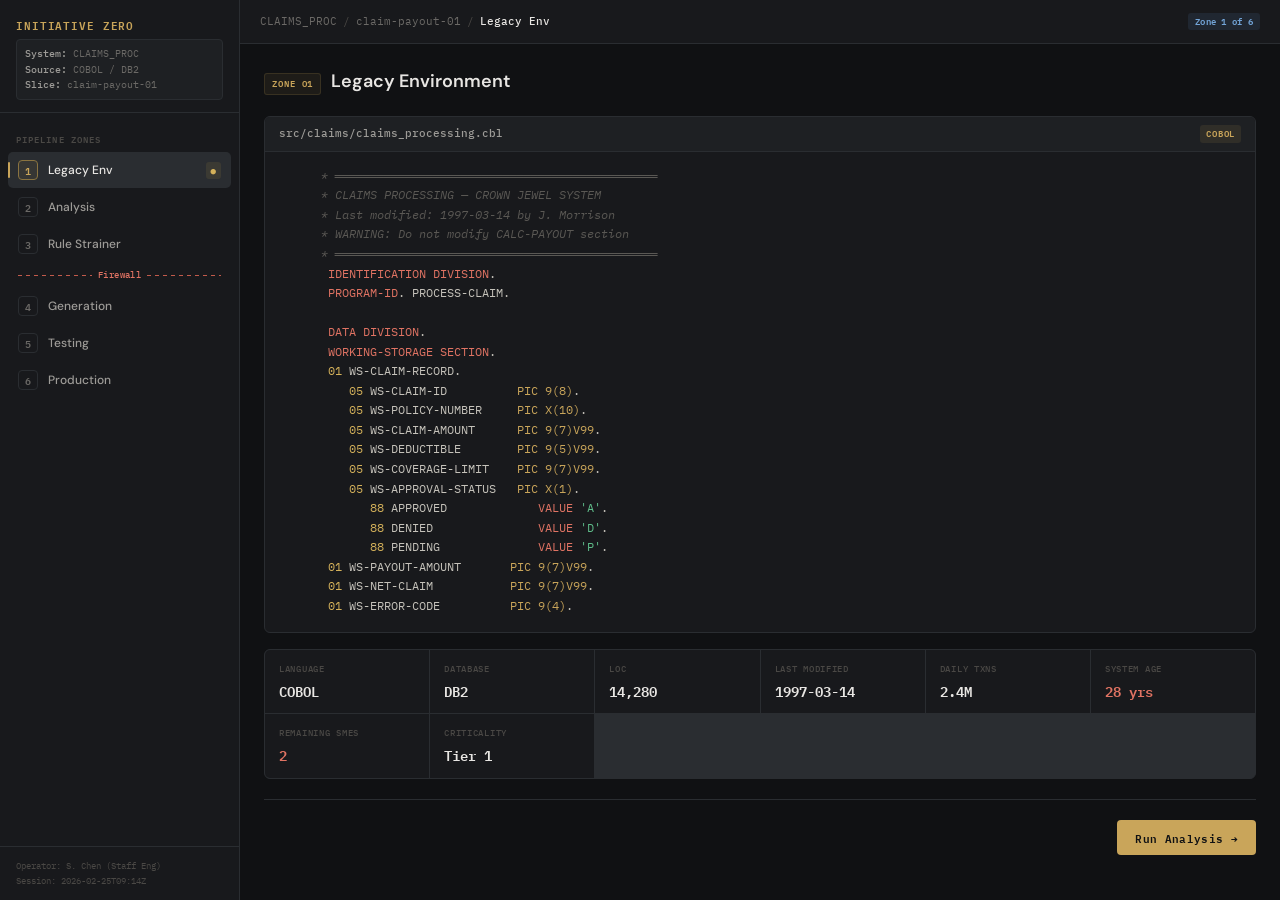
==== commit 986beac6: "Add files via upload" ====
--- a/prototype.html
+++ b/prototype.html
@@ -3,175 +3,946 @@
 <head>
 <meta charset="UTF-8">
 <meta name="viewport" content="width=device-width, initial-scale=1.0">
-<title>Initiative Zero — AI-Native Code Modernization Pipeline</title>
-<link href="https://fonts.googleapis.com/css2?family=Libre+Caslon+Display&family=Libre+Caslon+Text:ital,wght@0,400;0,700;1,400&family=Jost:wght@300;400;500;600;700&family=JetBrains+Mono:wght@300;400;500;600&display=swap" rel="stylesheet">
+<title>Initiative Zero — Migration Pipeline</title>
+<link href="https://fonts.googleapis.com/css2?family=IBM+Plex+Mono:ital,wght@0,300;0,400;0,500;0,600;1,400&family=DM+Sans:ital,opsz,wght@0,9..40,300;0,9..40,400;0,9..40,500;0,9..40,600;0,9..40,700;1,9..40,400&display=swap" rel="stylesheet">
 <style>
 *,*::before,*::after{margin:0;padding:0;box-sizing:border-box}
-:root{--bg:#FFFCF7;--bg-warm:#FFF8EF;--bg-card:#FFF;--bg-code:#32302F;--bg-code-h:#3d3b3a;--bg-sub:#F5F0EA;--dune:#32302F;--tx:#32302F;--tx2:#6B6563;--tx3:#9B9492;--tx4:#C4BAB4;--bdr:#E8E0D8;--bdr-h:#D4C8BE;--yel:#F2C94C;--yeld:#E5A100;--red:#E8634A;--redd:#C94D38;--grn:#4CAF82;--grnd:#3A8F68;--blu:#5B8DEF;--fd:'Libre Caslon Display','Georgia',serif;--fs:'Libre Caslon Text','Georgia',serif;--fn:'Jost','Futura',sans-serif;--fm:'JetBrains Mono',monospace}
-html{scroll-behavior:smooth}
-body{font-family:var(--fn);background:var(--bg);color:var(--tx);line-height:1.65;overflow-x:hidden;-webkit-font-smoothing:antialiased}
-::-webkit-scrollbar{width:6px}::-webkit-scrollbar-track{background:var(--bg)}::-webkit-scrollbar-thumb{background:var(--bdr);border-radius:3px}
-
-.hero{min-height:100vh;display:flex;flex-direction:column;justify-content:center;align-items:center;text-align:center;position:relative;padding:2rem}
-.hero-ey{font-family:var(--fn);font-size:.8rem;font-weight:500;letter-spacing:.25em;text-transform:uppercase;color:var(--red);margin-bottom:2rem;opacity:0;animation:fu .8s ease forwards .2s}
-.hero-t{font-family:var(--fd);font-size:clamp(3.5rem,9vw,8rem);font-weight:400;line-height:1;letter-spacing:-.02em;color:var(--dune);opacity:0;animation:fu .8s ease forwards .4s}
-.hero-t em{font-family:var(--fs);font-style:italic;color:var(--red)}
-.hero-r{width:60px;height:3px;background:var(--yel);margin:2.5rem auto;opacity:0;animation:fu .8s ease forwards .5s}
-.hero-s{font-family:var(--fs);font-size:clamp(1rem,2vw,1.2rem);color:var(--tx2);max-width:540px;line-height:1.8;opacity:0;animation:fu .8s ease forwards .6s}
-.hero-cta{margin-top:3.5rem;opacity:0;animation:fu .8s ease forwards .8s}
-
-.btn-p{display:inline-flex;align-items:center;gap:.75rem;font-family:var(--fn);font-size:.9rem;font-weight:500;letter-spacing:.08em;padding:1.1rem 2.5rem;background:var(--dune);color:#fff;border:none;border-radius:100px;cursor:pointer;transition:all .35s ease;text-transform:uppercase}
-.btn-p:hover{background:var(--red);transform:translateY(-1px);box-shadow:0 8px 30px rgba(232,99,74,.2)}
-.btn-p .ar{transition:transform .3s ease}.btn-p:hover .ar{transform:translateX(4px)}
-
-.sh{position:absolute;bottom:2.5rem;left:50%;transform:translateX(-50%);display:flex;flex-direction:column;align-items:center;gap:.5rem;opacity:0;animation:fu .8s ease forwards 1.2s}
-.sh span{font-family:var(--fn);font-size:.65rem;font-weight:500;letter-spacing:.2em;text-transform:uppercase;color:var(--tx4)}
-.sm{width:18px;height:28px;border:1.5px solid var(--tx4);border-radius:10px;position:relative}
-.sm::after{content:'';position:absolute;top:6px;left:50%;transform:translateX(-50%);width:2px;height:6px;background:var(--tx4);border-radius:2px;animation:sd 1.5s ease-in-out infinite}
-
-.ps{padding:0 2rem 4rem;max-width:1200px;margin:0 auto;display:none}.ps.act{display:block}
-
-.zp{display:flex;align-items:center;gap:0;margin-bottom:3.5rem;padding:1.5rem 0;position:sticky;top:0;background:var(--bg);z-index:100;border-bottom:1px solid var(--bdr)}
-.zs{display:flex;align-items:center;gap:.5rem;padding:.5rem .6rem;font-family:var(--fn);font-size:.65rem;font-weight:500;letter-spacing:.1em;text-transform:uppercase;color:var(--tx4);cursor:pointer;transition:all .3s;white-space:nowrap}
-.zs .sn{display:inline-flex;align-items:center;justify-content:center;width:24px;height:24px;border:1.5px solid var(--tx4);border-radius:50%;font-size:.6rem;font-weight:600;flex-shrink:0;transition:all .3s}
-.zs.act{color:var(--dune)}.zs.act .sn{border-color:var(--dune);background:var(--dune);color:#fff}
-.zs.cmp{color:var(--grn)}.zs.cmp .sn{border-color:var(--grn);color:var(--grn)}
-.zc{flex:1;height:1px;background:var(--bdr);min-width:8px}.zc.cmp{background:var(--grn)}
-.zc.fw{height:2px;background:repeating-linear-gradient(90deg,var(--red) 0px,var(--red) 5px,transparent 5px,transparent 10px)}
-
-.zcn{display:none;animation:fi .5s ease}.zcn.act{display:block}
-.zey{font-family:var(--fn);font-size:.7rem;font-weight:600;letter-spacing:.2em;text-transform:uppercase;color:var(--red);margin-bottom:.75rem}
-.zt{font-family:var(--fd);font-size:clamp(2.2rem,4vw,3.2rem);font-weight:400;color:var(--dune);margin-bottom:1rem}
-.zd{font-family:var(--fs);color:var(--tx2);font-size:1.05rem;max-width:620px;margin-bottom:3rem;line-height:1.8}
-
-.cp{background:var(--bg-code);border-radius:12px;overflow:hidden;margin-bottom:1.5rem;box-shadow:0 4px 20px rgba(50,48,47,.08)}
-.cph{display:flex;align-items:center;justify-content:space-between;padding:.75rem 1.25rem;background:var(--bg-code-h);font-family:var(--fm);font-size:.7rem;color:#9B9492}
-.lb{padding:.2rem .6rem;background:rgba(255,255,255,.08);border-radius:4px;font-size:.6rem;text-transform:uppercase;letter-spacing:.1em;color:var(--yel)}
-.cpb{padding:1.5rem;font-family:var(--fm);font-size:.78rem;line-height:1.8;overflow-x:auto;max-height:500px;overflow-y:auto;color:#e0ddd8}
-.cpb pre{white-space:pre;tab-size:4}
-.kw{color:#E8634A}.fn{color:#5B8DEF}.str{color:#4CAF82}.cmt{color:#6B6563;font-style:italic}.num{color:#F2C94C}.type{color:#E5A100}.op{color:#5B8DEF}.dec{color:#E8634A}
-
-.ag{display:grid;grid-template-columns:repeat(auto-fit,minmax(260px,1fr));gap:1.25rem;margin-bottom:2.5rem}
-.ac{background:var(--bg-card);border:1px solid var(--bdr);border-radius:12px;padding:1.75rem;transition:border-color .3s,box-shadow .3s}
-.ac:hover{border-color:var(--bdr-h);box-shadow:0 4px 20px rgba(50,48,47,.06)}
-.ac h4{font-family:var(--fn);font-size:.65rem;font-weight:600;letter-spacing:.15em;text-transform:uppercase;color:var(--tx3);margin-bottom:.75rem}
-.ac p{font-size:.9rem;color:var(--tx2);line-height:1.65}
-.mt{font-family:var(--fd);font-size:2.2rem;font-weight:400;color:var(--dune);display:block;margin-bottom:.25rem}
-.mta{color:var(--red)!important}
-
-.rl{display:flex;flex-direction:column;gap:.75rem;margin-bottom:2.5rem}
-.ri{display:flex;gap:1rem;padding:1.25rem 1.5rem;background:var(--bg-card);border:1px solid var(--bdr);border-radius:10px;align-items:flex-start;opacity:0;transform:translateY(12px);transition:all .4s}
-.ri.vis{opacity:1;transform:translateY(0)}
-.rid{font-family:var(--fm);font-size:.6rem;font-weight:600;letter-spacing:.08em;padding:.25rem .6rem;background:var(--bg-sub);color:var(--tx2);border-radius:4px;white-space:nowrap;flex-shrink:0}
-.rtx{font-size:.9rem;line-height:1.6;color:var(--tx)}
-
-.fv{margin:3rem 0;padding:3rem;background:var(--bg-warm);border-radius:16px}
-.ff{display:grid;grid-template-columns:1fr auto 1fr;gap:2rem;align-items:center;margin-top:2rem}
-.fsd{padding:1.5rem;border-radius:10px;background:var(--bg-card);border:1px solid var(--bdr)}
-.fsd h4{font-family:var(--fn);font-size:.65rem;font-weight:600;letter-spacing:.15em;text-transform:uppercase;margin-bottom:.75rem}
-.fsd.bl{border-color:rgba(232,99,74,.3)}.fsd.bl h4{color:var(--red)}
-.fsd.al{border-color:rgba(76,175,130,.3)}.fsd.al h4{color:var(--grn)}
-.far{display:flex;flex-direction:column;align-items:center;gap:.5rem;font-family:var(--fn);font-size:.6rem;font-weight:600;letter-spacing:.1em;text-transform:uppercase}
-.fdv{height:3px;background:repeating-linear-gradient(90deg,var(--red) 0px,var(--red) 16px,transparent 16px,transparent 24px);margin-top:2rem;border-radius:2px;position:relative}
-.fdl{position:absolute;top:-12px;left:50%;transform:translateX(-50%);font-family:var(--fn);font-size:.6rem;font-weight:600;letter-spacing:.15em;text-transform:uppercase;color:var(--red);background:var(--bg-warm);padding:0 1rem;white-space:nowrap}
-
-.dt{width:100%;border-collapse:collapse;margin-bottom:2rem;font-size:.85rem}
-.dt th{font-family:var(--fn);font-size:.6rem;font-weight:600;letter-spacing:.12em;text-transform:uppercase;text-align:left;padding:.75rem 1rem;border-bottom:2px solid var(--bdr);color:var(--tx3)}
-.dt td{padding:.85rem 1rem;border-bottom:1px solid var(--bdr);vertical-align:top;color:var(--tx2)}
-.db{font-family:var(--fn);font-size:.65rem;font-weight:600;padding:.25rem .65rem;border-radius:100px;white-space:nowrap}
-.db.t0{background:rgba(76,175,130,.1);color:var(--grnd)}.db.t1{background:rgba(91,141,239,.1);color:var(--blu)}
-.db.t2{background:rgba(229,161,0,.12);color:var(--yeld)}.db.t3{background:rgba(232,99,74,.1);color:var(--red)}
-
-.hg{background:var(--bg-card);border:2px solid var(--yel);border-radius:14px;padding:2rem;margin:2rem 0;position:relative}
-.hgl{position:absolute;top:-11px;left:1.5rem;font-family:var(--fn);font-size:.6rem;font-weight:700;letter-spacing:.18em;text-transform:uppercase;color:var(--yeld);background:var(--bg);padding:0 .6rem}
-.hg p{color:var(--tx2);margin-bottom:1rem;line-height:1.7;font-size:.95rem}
-.ga{display:flex;gap:.75rem;flex-wrap:wrap}
-.bg{font-family:var(--fn);font-size:.78rem;font-weight:500;letter-spacing:.03em;padding:.7rem 1.4rem;border:1.5px solid;background:transparent;cursor:pointer;transition:all .3s;border-radius:8px}
-.bg.ap{border-color:var(--grn);color:var(--grnd)}.bg.ap:hover{background:var(--grn);color:#fff}
-.bg.rj{border-color:var(--red);color:var(--red)}.bg.rj:hover{background:var(--red);color:#fff}
-.bg.fl{border-color:var(--yeld);color:var(--yeld)}.bg.fl:hover{background:var(--yeld);color:#fff}
-
-.qg{display:grid;grid-template-columns:repeat(auto-fit,minmax(200px,1fr));gap:1rem;margin:2rem 0}
-.gc{display:flex;align-items:center;gap:.75rem;padding:1rem 1.25rem;background:var(--bg-card);border:1px solid var(--bdr);border-radius:10px}
-.gi{width:28px;height:28px;display:flex;align-items:center;justify-content:center;border-radius:50%;font-size:.75rem;flex-shrink:0}
-.gi.p{background:rgba(76,175,130,.12);color:var(--grn)}.gi.w{background:rgba(229,161,0,.12);color:var(--yeld)}
-.gl{font-family:var(--fn);font-size:.8rem;font-weight:500;color:var(--tx2)}
-
-.tp{display:flex;gap:0;margin:2rem 0;overflow-x:auto}
-.ts{flex:1;min-width:130px;padding:1.25rem 1rem;border:1px solid var(--bdr);border-right:none;text-align:center;transition:all .3s;cursor:pointer;background:var(--bg-card);position:relative}
-.ts:first-child{border-radius:10px 0 0 10px}.ts:last-child{border-right:1px solid var(--bdr);border-radius:0 10px 10px 0}
-.ts::after{content:'→';position:absolute;right:-7px;top:50%;transform:translateY(-50%);color:var(--tx4);z-index:1;font-size:.75rem}.ts:last-child::after{display:none}
-.ts .tsn{font-family:var(--fn);font-size:.6rem;font-weight:600;letter-spacing:.12em;text-transform:uppercase;margin-bottom:.4rem;color:var(--tx3)}
-.ts .tss{font-size:.72rem;color:var(--tx4)}
-.ts.act{background:rgba(229,161,0,.06);border-color:var(--yeld)}.ts.act .tsn{color:var(--yeld)}
-.ts.cmp{background:rgba(76,175,130,.04)}.ts.cmp .tsn{color:var(--grn)}
-
-.pi{display:flex;align-items:center;gap:.75rem;padding:1.25rem 1.5rem;background:var(--bg-sub);border-radius:10px;margin-bottom:2rem;font-family:var(--fn);font-size:.85rem;color:var(--tx2)}
-.pd{display:flex;gap:5px}.pd span{width:7px;height:7px;border-radius:50%;background:var(--red);animation:dp 1.4s ease-in-out infinite}
-.pd span:nth-child(2){animation-delay:.2s}.pd span:nth-child(3){animation-delay:.4s}
-
-.zn{display:flex;justify-content:space-between;margin-top:3.5rem;padding-top:2rem;border-top:1px solid var(--bdr)}
-.bn{font-family:var(--fn);font-size:.8rem;font-weight:500;letter-spacing:.03em;padding:.75rem 1.5rem;background:transparent;border:1.5px solid var(--bdr);color:var(--tx2);cursor:pointer;transition:all .3s;border-radius:8px;display:flex;align-items:center;gap:.5rem}
-.bn:hover{border-color:var(--dune);color:var(--dune)}
-.bn.pr{background:var(--dune);border-color:var(--dune);color:#fff}.bn.pr:hover{background:var(--red);border-color:var(--red)}
-
-.tc{display:grid;grid-template-columns:1fr 1fr;gap:1.5rem;margin-bottom:2rem}
-@media(max-width:768px){.tc{grid-template-columns:1fr}.ff{grid-template-columns:1fr}.zp{overflow-x:auto}}
-
-.cr{width:130px;height:130px;position:relative;margin:0 auto 1rem}.cr svg{width:100%;height:100%;transform:rotate(-90deg)}
-.cr .cbg{fill:none;stroke:var(--bdr);stroke-width:5}.cr .cfl{fill:none;stroke:var(--grn);stroke-width:5;stroke-linecap:round;stroke-dasharray:314;stroke-dashoffset:314;transition:stroke-dashoffset 1.5s ease}
-.cv{position:absolute;top:50%;left:50%;transform:translate(-50%,-50%);font-family:var(--fd);font-size:1.8rem;color:var(--dune)}
-
-.sb{display:inline-flex;align-items:center;gap:.3rem;font-family:var(--fn);font-size:.65rem;font-weight:600;letter-spacing:.06em;text-transform:uppercase;padding:.25rem .65rem;border-radius:100px}
-.sb.su{color:var(--grnd);background:rgba(76,175,130,.1)}.sb.wa{color:var(--yeld);background:rgba(229,161,0,.1)}.sb.da{color:var(--red);background:rgba(232,99,74,.1)}
-
-.sh2{font-family:var(--fd);font-size:1.6rem;color:var(--dune);margin:2.5rem 0 1rem}
-
-.ss{display:none;padding:6rem 2rem;max-width:900px;margin:0 auto;text-align:center}.ss.act{display:block}
-.sst{font-family:var(--fd);font-size:clamp(2.5rem,5vw,4rem);color:var(--dune);margin-bottom:1rem}
-.sst em{font-family:var(--fs);font-style:italic;color:var(--red)}
-.ssg{display:grid;grid-template-columns:repeat(3,1fr);gap:1.5rem;margin:3rem 0}
-.si{padding:2rem;border:1px solid var(--bdr);border-radius:14px;background:var(--bg-card)}
-.sv{font-family:var(--fd);font-size:3rem;color:var(--red)}
-.sl{font-family:var(--fs);font-size:.85rem;color:var(--tx2);margin-top:.5rem}
-
-.to{position:fixed;bottom:2rem;right:2rem;padding:1rem 1.75rem;background:var(--dune);color:#fff;font-family:var(--fn);font-size:.82rem;font-weight:500;border-radius:10px;z-index:1000;transform:translateY(100px);opacity:0;transition:all .4s;box-shadow:0 8px 30px rgba(50,48,47,.15)}
-.to.sh{transform:translateY(0);opacity:1}
-
-@keyframes fu{from{opacity:0;transform:translateY(20px)}to{opacity:1;transform:translateY(0)}}
-@keyframes fi{from{opacity:0}to{opacity:1}}
-@keyframes dp{0%,80%,100%{opacity:.2;transform:scale(.8)}40%{opacity:1;transform:scale(1.2)}}
-@keyframes sd{0%{opacity:0;transform:translate(-50%,0)}30%{opacity:1}100%{opacity:0;transform:translate(-50%,8px)}}
+
+:root {
+  --bg: #101113;
+  --bg-surface: #18191c;
+  --bg-raised: #1e2023;
+  --bg-hover: #252729;
+  --bg-active: #2a2d31;
+  --border: #2a2d31;
+  --border-subtle: #222428;
+  --tx: #e8e6e3;
+  --tx2: #9d9b97;
+  --tx3: #6b6966;
+  --tx4: #4a4845;
+  --accent: #c9a55a;
+  --accent-dim: #8a7340;
+  --green: #3d9a6e;
+  --green-dim: rgba(61,154,110,.12);
+  --green-tx: #5fbd8a;
+  --amber: #c19a3e;
+  --amber-dim: rgba(193,154,62,.12);
+  --amber-tx: #d4b15a;
+  --red: #c25a4b;
+  --red-dim: rgba(194,90,75,.12);
+  --red-tx: #e07363;
+  --blue: #5a8ec2;
+  --blue-dim: rgba(90,142,194,.12);
+  --blue-tx: #73a5d8;
+  --mono: 'IBM Plex Mono', monospace;
+  --sans: 'DM Sans', sans-serif;
+  --sidebar-w: 240px;
+}
+
+html { font-size: 13px; }
+body { font-family: var(--sans); background: var(--bg); color: var(--tx); line-height: 1.55; overflow: hidden; height: 100vh; display: flex; -webkit-font-smoothing: antialiased; }
+
+/* ─── SIDEBAR ─── */
+.sidebar {
+  width: var(--sidebar-w);
+  min-width: var(--sidebar-w);
+  height: 100vh;
+  background: var(--bg-surface);
+  border-right: 1px solid var(--border);
+  display: flex;
+  flex-direction: column;
+  overflow: hidden;
+}
+
+.sidebar-header {
+  padding: 16px 16px 12px;
+  border-bottom: 1px solid var(--border);
+}
+
+.sidebar-logo {
+  font-family: var(--mono);
+  font-size: 11px;
+  font-weight: 600;
+  letter-spacing: .08em;
+  text-transform: uppercase;
+  color: var(--accent);
+  margin-bottom: 2px;
+}
+
+.sidebar-system {
+  font-family: var(--mono);
+  font-size: 10px;
+  color: var(--tx3);
+  margin-top: 6px;
+  padding: 6px 8px;
+  background: var(--bg-raised);
+  border-radius: 4px;
+  border: 1px solid var(--border);
+}
+.sidebar-system strong { color: var(--tx2); font-weight: 500; }
+
+.sidebar-nav {
+  flex: 1;
+  padding: 8px;
+  overflow-y: auto;
+}
+
+.nav-label {
+  font-family: var(--mono);
+  font-size: 9px;
+  font-weight: 600;
+  letter-spacing: .12em;
+  text-transform: uppercase;
+  color: var(--tx4);
+  padding: 12px 8px 6px;
+}
+
+.nav-item {
+  display: flex;
+  align-items: center;
+  gap: 10px;
+  padding: 8px 10px;
+  border-radius: 5px;
+  cursor: pointer;
+  transition: background .15s;
+  margin-bottom: 1px;
+  position: relative;
+}
+.nav-item:hover { background: var(--bg-hover); }
+.nav-item.active { background: var(--bg-active); }
+.nav-item.active::before {
+  content: '';
+  position: absolute;
+  left: 0;
+  top: 50%;
+  transform: translateY(-50%);
+  width: 2px;
+  height: 16px;
+  background: var(--accent);
+  border-radius: 1px;
+}
+
+.nav-num {
+  width: 20px;
+  height: 20px;
+  display: flex;
+  align-items: center;
+  justify-content: center;
+  border-radius: 4px;
+  font-family: var(--mono);
+  font-size: 10px;
+  font-weight: 600;
+  flex-shrink: 0;
+  border: 1px solid var(--border);
+  color: var(--tx3);
+  background: transparent;
+}
+.nav-item.active .nav-num { border-color: var(--accent-dim); color: var(--accent); background: rgba(201,165,90,.08); }
+.nav-item.completed .nav-num { border-color: var(--green); color: var(--green); background: var(--green-dim); }
+
+.nav-text {
+  font-size: 12px;
+  font-weight: 500;
+  color: var(--tx2);
+}
+.nav-item.active .nav-text { color: var(--tx); }
+.nav-item.completed .nav-text { color: var(--tx2); }
+
+.nav-status {
+  margin-left: auto;
+  font-family: var(--mono);
+  font-size: 9px;
+  font-weight: 500;
+  padding: 2px 5px;
+  border-radius: 3px;
+}
+.nav-status.done { color: var(--green-tx); background: var(--green-dim); }
+.nav-status.running { color: var(--amber-tx); background: var(--amber-dim); }
+.nav-status.pending { color: var(--tx4); }
+
+.nav-firewall {
+  display: flex;
+  align-items: center;
+  gap: 6px;
+  padding: 4px 10px;
+  margin: 2px 0;
+  font-family: var(--mono);
+  font-size: 9px;
+  font-weight: 500;
+  letter-spacing: .05em;
+  color: var(--red-tx);
+}
+.nav-firewall::before, .nav-firewall::after {
+  content: '';
+  flex: 1;
+  height: 1px;
+  background: repeating-linear-gradient(90deg, var(--red) 0 4px, transparent 4px 8px);
+}
+
+.sidebar-footer {
+  padding: 12px 16px;
+  border-top: 1px solid var(--border);
+  font-family: var(--mono);
+  font-size: 9px;
+  color: var(--tx4);
+  line-height: 1.6;
+}
+
+/* ─── MAIN ─── */
+.main {
+  flex: 1;
+  display: flex;
+  flex-direction: column;
+  overflow: hidden;
+}
+
+.topbar {
+  height: 44px;
+  min-height: 44px;
+  display: flex;
+  align-items: center;
+  padding: 0 20px;
+  border-bottom: 1px solid var(--border);
+  background: var(--bg-surface);
+  gap: 8px;
+}
+.breadcrumb {
+  font-family: var(--mono);
+  font-size: 11px;
+  color: var(--tx3);
+  display: flex;
+  align-items: center;
+  gap: 6px;
+}
+.breadcrumb .sep { color: var(--tx4); }
+.breadcrumb .current { color: var(--tx); font-weight: 500; }
+.topbar-actions {
+  margin-left: auto;
+  display: flex;
+  align-items: center;
+  gap: 8px;
+}
+.topbar-badge {
+  font-family: var(--mono);
+  font-size: 9px;
+  font-weight: 500;
+  padding: 3px 8px;
+  border-radius: 3px;
+  letter-spacing: .03em;
+}
+
+.content {
+  flex: 1;
+  overflow-y: auto;
+  padding: 24px;
+}
+
+/* ─── ZONE PANELS ─── */
+.zone-panel { display: none; }
+.zone-panel.active { display: block; }
+
+.zone-title-row {
+  display: flex;
+  align-items: baseline;
+  gap: 10px;
+  margin-bottom: 20px;
+}
+.zone-tag {
+  font-family: var(--mono);
+  font-size: 9px;
+  font-weight: 600;
+  letter-spacing: .1em;
+  text-transform: uppercase;
+  color: var(--accent);
+  padding: 3px 7px;
+  background: rgba(201,165,90,.08);
+  border-radius: 3px;
+  border: 1px solid rgba(201,165,90,.15);
+}
+.zone-title {
+  font-family: var(--sans);
+  font-size: 18px;
+  font-weight: 600;
+  color: var(--tx);
+}
+
+/* ─── CODE VIEWER ─── */
+.code-viewer {
+  background: var(--bg-surface);
+  border: 1px solid var(--border);
+  border-radius: 6px;
+  overflow: hidden;
+}
+.code-header {
+  display: flex;
+  align-items: center;
+  justify-content: space-between;
+  padding: 8px 14px;
+  background: var(--bg-raised);
+  border-bottom: 1px solid var(--border);
+}
+.code-filename {
+  font-family: var(--mono);
+  font-size: 11px;
+  font-weight: 500;
+  color: var(--tx2);
+}
+.code-lang {
+  font-family: var(--mono);
+  font-size: 9px;
+  font-weight: 600;
+  letter-spacing: .08em;
+  text-transform: uppercase;
+  color: var(--accent);
+  padding: 2px 6px;
+  background: rgba(201,165,90,.1);
+  border-radius: 3px;
+}
+.code-body {
+  padding: 14px;
+  overflow-x: auto;
+  max-height: 480px;
+  overflow-y: auto;
+  counter-reset: line;
+}
+.code-body pre {
+  font-family: var(--mono);
+  font-size: 11.5px;
+  line-height: 1.7;
+  white-space: pre;
+  tab-size: 4;
+  color: #c5c2ba;
+}
+.kw{color:#e07363} .fn{color:#73a5d8} .str{color:#5fbd8a} .cmt{color:#5a5854;font-style:italic} .num{color:#d4b15a} .type{color:#c9a55a} .op{color:#73a5d8} .dec{color:#e07363}
+
+/* ─── FILE META ─── */
+.file-meta {
+  display: grid;
+  grid-template-columns: repeat(auto-fill, minmax(160px, 1fr));
+  gap: 1px;
+  background: var(--border);
+  border: 1px solid var(--border);
+  border-radius: 6px;
+  overflow: hidden;
+  margin-top: 16px;
+}
+.file-meta-item {
+  background: var(--bg-surface);
+  padding: 12px 14px;
+}
+.file-meta-label {
+  font-family: var(--mono);
+  font-size: 9px;
+  font-weight: 500;
+  letter-spacing: .08em;
+  text-transform: uppercase;
+  color: var(--tx4);
+  margin-bottom: 4px;
+}
+.file-meta-value {
+  font-family: var(--mono);
+  font-size: 14px;
+  font-weight: 600;
+  color: var(--tx);
+}
+.file-meta-value.warn { color: var(--red-tx); }
+
+/* ─── DATA GRID ─── */
+.data-grid {
+  display: grid;
+  grid-template-columns: repeat(2, 1fr);
+  gap: 1px;
+  background: var(--border);
+  border: 1px solid var(--border);
+  border-radius: 6px;
+  overflow: hidden;
+}
+.data-card {
+  background: var(--bg-surface);
+  padding: 14px 16px;
+}
+.data-card-title {
+  font-family: var(--mono);
+  font-size: 9px;
+  font-weight: 600;
+  letter-spacing: .1em;
+  text-transform: uppercase;
+  color: var(--tx3);
+  margin-bottom: 10px;
+  display: flex;
+  align-items: center;
+  gap: 6px;
+}
+.data-card-title .dot {
+  width: 5px;
+  height: 5px;
+  border-radius: 50%;
+  background: var(--green);
+}
+.data-row {
+  display: flex;
+  justify-content: space-between;
+  align-items: baseline;
+  padding: 3px 0;
+  font-size: 11px;
+}
+.data-label { color: var(--tx3); }
+.data-val { font-family: var(--mono); font-weight: 500; color: var(--tx); font-size: 11px; }
+.data-val.warn { color: var(--amber-tx); }
+.data-val.bad { color: var(--red-tx); }
+.data-val.good { color: var(--green-tx); }
+
+/* ─── CONFIDENCE METER ─── */
+.confidence-block {
+  display: flex;
+  align-items: center;
+  gap: 20px;
+  padding: 16px;
+  background: var(--bg-surface);
+  border: 1px solid var(--border);
+  border-radius: 6px;
+  margin-top: 16px;
+}
+.confidence-bar-wrap {
+  flex: 1;
+}
+.confidence-label {
+  font-family: var(--mono);
+  font-size: 9px;
+  font-weight: 600;
+  letter-spacing: .1em;
+  text-transform: uppercase;
+  color: var(--tx3);
+  margin-bottom: 6px;
+}
+.confidence-bar {
+  height: 6px;
+  background: var(--bg-active);
+  border-radius: 3px;
+  overflow: hidden;
+}
+.confidence-fill {
+  height: 100%;
+  background: var(--green);
+  border-radius: 3px;
+  width: 0;
+  transition: width 1.2s ease;
+}
+.confidence-score {
+  font-family: var(--mono);
+  font-size: 28px;
+  font-weight: 600;
+  color: var(--tx);
+  min-width: 70px;
+  text-align: right;
+}
+.confidence-rec {
+  font-family: var(--mono);
+  font-size: 10px;
+  color: var(--green-tx);
+  margin-top: 6px;
+}
+
+/* ─── RULES TABLE ─── */
+.rules-table {
+  width: 100%;
+  border-collapse: collapse;
+  font-size: 11px;
+}
+.rules-table th {
+  font-family: var(--mono);
+  font-size: 9px;
+  font-weight: 600;
+  letter-spacing: .1em;
+  text-transform: uppercase;
+  text-align: left;
+  padding: 8px 12px;
+  color: var(--tx4);
+  border-bottom: 1px solid var(--border);
+  background: var(--bg-raised);
+  position: sticky;
+  top: 0;
+}
+.rules-table td {
+  padding: 9px 12px;
+  border-bottom: 1px solid var(--border-subtle);
+  vertical-align: top;
+  color: var(--tx2);
+}
+.rules-table tr:hover td { background: var(--bg-hover); }
+.rules-table .rule-id {
+  font-family: var(--mono);
+  font-weight: 600;
+  color: var(--tx);
+  font-size: 10px;
+  white-space: nowrap;
+}
+.rules-table .rule-text { color: var(--tx); }
+.rules-table .rule-src {
+  font-family: var(--mono);
+  font-size: 10px;
+  color: var(--tx3);
+}
+
+.status-chip {
+  font-family: var(--mono);
+  font-size: 9px;
+  font-weight: 600;
+  padding: 2px 7px;
+  border-radius: 3px;
+  white-space: nowrap;
+  display: inline-flex;
+  align-items: center;
+  gap: 4px;
+}
+.status-chip.ok { color: var(--green-tx); background: var(--green-dim); }
+.status-chip.warn { color: var(--amber-tx); background: var(--amber-dim); }
+.status-chip.err { color: var(--red-tx); background: var(--red-dim); }
+.status-chip.info { color: var(--blue-tx); background: var(--blue-dim); }
+
+/* ─── HUMAN GATE ─── */
+.human-gate {
+  border: 1px solid var(--amber);
+  border-radius: 6px;
+  overflow: hidden;
+  margin-top: 16px;
+}
+.human-gate-header {
+  display: flex;
+  align-items: center;
+  gap: 8px;
+  padding: 10px 14px;
+  background: var(--amber-dim);
+  border-bottom: 1px solid rgba(193,154,62,.2);
+  font-family: var(--mono);
+  font-size: 10px;
+  font-weight: 600;
+  letter-spacing: .08em;
+  text-transform: uppercase;
+  color: var(--amber-tx);
+}
+.human-gate-body {
+  padding: 16px;
+  background: var(--bg-surface);
+}
+.gate-desc {
+  font-size: 12px;
+  color: var(--tx2);
+  line-height: 1.6;
+  margin-bottom: 14px;
+}
+.gate-actions {
+  display: flex;
+  gap: 8px;
+  flex-wrap: wrap;
+}
+
+/* ─── BUTTONS ─── */
+.btn {
+  font-family: var(--mono);
+  font-size: 11px;
+  font-weight: 500;
+  padding: 7px 14px;
+  border: 1px solid var(--border);
+  background: var(--bg-raised);
+  color: var(--tx2);
+  border-radius: 4px;
+  cursor: pointer;
+  transition: all .15s;
+  display: inline-flex;
+  align-items: center;
+  gap: 6px;
+}
+.btn:hover { background: var(--bg-hover); color: var(--tx); border-color: var(--tx4); }
+.btn.primary { background: var(--accent-dim); border-color: var(--accent); color: var(--accent); }
+.btn.primary:hover { background: var(--accent); color: var(--bg); }
+.btn.green { border-color: var(--green); color: var(--green-tx); }
+.btn.green:hover { background: var(--green); color: #fff; }
+.btn.amber { border-color: var(--amber); color: var(--amber-tx); }
+.btn.amber:hover { background: var(--amber); color: #fff; }
+.btn.red { border-color: var(--red); color: var(--red-tx); }
+.btn.red:hover { background: var(--red); color: #fff; }
+.btn:disabled { opacity: .35; pointer-events: none; }
+
+.btn-advance {
+  font-family: var(--mono);
+  font-size: 11px;
+  font-weight: 600;
+  padding: 8px 18px;
+  background: var(--accent);
+  border: none;
+  color: var(--bg);
+  border-radius: 4px;
+  cursor: pointer;
+  transition: all .15s;
+  display: inline-flex;
+  align-items: center;
+  gap: 6px;
+  letter-spacing: .03em;
+}
+.btn-advance:hover { background: #dbb76a; }
+.btn-advance:disabled { opacity: .35; pointer-events: none; }
+
+/* ─── FIREWALL DIVIDER ─── */
+.firewall-divider {
+  display: flex;
+  align-items: center;
+  gap: 12px;
+  margin: 20px 0;
+  padding: 10px 0;
+}
+.firewall-divider::before, .firewall-divider::after {
+  content: '';
+  flex: 1;
+  height: 1px;
+  background: repeating-linear-gradient(90deg, var(--red) 0 6px, transparent 6px 12px);
+}
+.firewall-divider span {
+  font-family: var(--mono);
+  font-size: 9px;
+  font-weight: 600;
+  letter-spacing: .12em;
+  text-transform: uppercase;
+  color: var(--red-tx);
+  white-space: nowrap;
+}
+
+/* ─── SPLIT VIEW ─── */
+.split-view {
+  display: grid;
+  grid-template-columns: 1fr 1fr;
+  gap: 16px;
+}
+
+/* ─── TEST TABLE ─── */
+.test-table {
+  width: 100%;
+  border-collapse: collapse;
+  font-size: 11px;
+}
+.test-table th {
+  font-family: var(--mono);
+  font-size: 9px;
+  font-weight: 600;
+  letter-spacing: .1em;
+  text-transform: uppercase;
+  text-align: left;
+  padding: 8px 12px;
+  color: var(--tx4);
+  border-bottom: 1px solid var(--border);
+  background: var(--bg-raised);
+}
+.test-table td {
+  padding: 8px 12px;
+  border-bottom: 1px solid var(--border-subtle);
+  font-family: var(--mono);
+  font-size: 11px;
+  color: var(--tx2);
+}
+.test-table tr:hover td { background: var(--bg-hover); }
+.test-table tr.highlight td { background: rgba(193,154,62,.06); }
+
+/* ─── QUALITY GATE ─── */
+.quality-gate {
+  display: grid;
+  grid-template-columns: repeat(auto-fill, minmax(180px, 1fr));
+  gap: 1px;
+  background: var(--border);
+  border: 1px solid var(--border);
+  border-radius: 6px;
+  overflow: hidden;
+  margin: 16px 0;
+}
+.qg-item {
+  background: var(--bg-surface);
+  padding: 12px 14px;
+  display: flex;
+  align-items: center;
+  gap: 10px;
+}
+.qg-icon {
+  width: 22px;
+  height: 22px;
+  display: flex;
+  align-items: center;
+  justify-content: center;
+  border-radius: 4px;
+  font-size: 11px;
+  flex-shrink: 0;
+}
+.qg-icon.pass { background: var(--green-dim); color: var(--green-tx); }
+.qg-icon.warn { background: var(--amber-dim); color: var(--amber-tx); }
+.qg-icon.fail { background: var(--red-dim); color: var(--red-tx); }
+.qg-text {
+  font-size: 11px;
+  color: var(--tx2);
+}
+.qg-val {
+  margin-left: auto;
+  font-family: var(--mono);
+  font-size: 11px;
+  font-weight: 600;
+}
+
+/* ─── SLICE PROGRESSION ─── */
+.slice-bar {
+  display: flex;
+  gap: 0;
+  background: var(--border);
+  border: 1px solid var(--border);
+  border-radius: 6px;
+  overflow: hidden;
+}
+.slice-stage {
+  flex: 1;
+  padding: 12px 10px;
+  text-align: center;
+  background: var(--bg-surface);
+  border-right: 1px solid var(--border);
+  position: relative;
+}
+.slice-stage:last-child { border-right: none; }
+.slice-stage.completed { background: var(--green-dim); }
+.slice-stage.active { background: var(--amber-dim); }
+.slice-stage-name {
+  font-family: var(--mono);
+  font-size: 9px;
+  font-weight: 600;
+  letter-spacing: .08em;
+  text-transform: uppercase;
+  color: var(--tx3);
+  margin-bottom: 3px;
+}
+.slice-stage.completed .slice-stage-name { color: var(--green-tx); }
+.slice-stage.active .slice-stage-name { color: var(--amber-tx); }
+.slice-stage-status {
+  font-family: var(--mono);
+  font-size: 9px;
+  color: var(--tx4);
+}
+.slice-stage.completed .slice-stage-status { color: var(--green-tx); }
+.slice-stage.active .slice-stage-status { color: var(--amber-tx); }
+
+/* ─── COEXISTENCE DIAGRAM ─── */
+.coex-diagram {
+  background: var(--bg-surface);
+  border: 1px solid var(--border);
+  border-radius: 6px;
+  padding: 20px;
+  margin: 16px 0;
+}
+.coex-diagram pre {
+  font-family: var(--mono);
+  font-size: 11px;
+  line-height: 1.8;
+  color: var(--tx3);
+  text-align: center;
+}
+.coex-diagram .lit { color: var(--tx); }
+.coex-diagram .grn { color: var(--green-tx); }
+.coex-diagram .amb { color: var(--amber-tx); }
+.coex-diagram .blu { color: var(--blue-tx); }
+
+/* ─── DECISION RECORD ─── */
+.decision-record {
+  padding: 12px 14px;
+  border-radius: 6px;
+  margin-top: 12px;
+  display: none;
+}
+.decision-record.show { display: block; }
+.decision-record.accepted { background: var(--green-dim); border: 1px solid rgba(61,154,110,.25); }
+.decision-record.preserved { background: var(--amber-dim); border: 1px solid rgba(193,154,62,.25); }
+.decision-record.escalated { background: var(--red-dim); border: 1px solid rgba(194,90,75,.25); }
+.dr-header {
+  font-family: var(--mono);
+  font-size: 10px;
+  font-weight: 600;
+  margin-bottom: 4px;
+}
+.decision-record.accepted .dr-header { color: var(--green-tx); }
+.decision-record.preserved .dr-header { color: var(--amber-tx); }
+.decision-record.escalated .dr-header { color: var(--red-tx); }
+.dr-body {
+  font-size: 11px;
+  color: var(--tx2);
+  line-height: 1.5;
+}
+.dr-ts {
+  font-family: var(--mono);
+  font-size: 9px;
+  color: var(--tx4);
+  margin-top: 4px;
+}
+
+/* ─── PROCESSING INDICATOR ─── */
+.processing {
+  display: flex;
+  align-items: center;
+  gap: 10px;
+  padding: 12px 14px;
+  background: var(--bg-surface);
+  border: 1px solid var(--border);
+  border-radius: 6px;
+  margin-bottom: 16px;
+}
+.processing-dots {
+  display: flex;
+  gap: 3px;
+}
+.processing-dots span {
+  width: 5px;
+  height: 5px;
+  border-radius: 50%;
+  background: var(--accent);
+  animation: pulse 1.4s ease-in-out infinite;
+}
+.processing-dots span:nth-child(2) { animation-delay: .2s; }
+.processing-dots span:nth-child(3) { animation-delay: .4s; }
+.processing-text {
+  font-family: var(--mono);
+  font-size: 11px;
+  color: var(--tx3);
+}
+@keyframes pulse { 0%,80%,100%{opacity:.2;transform:scale(.8)} 40%{opacity:1;transform:scale(1.1)} }
+
+/* ─── TOAST ─── */
+.toast {
+  position: fixed;
+  bottom: 20px;
+  right: 20px;
+  padding: 10px 16px;
+  background: var(--bg-raised);
+  border: 1px solid var(--border);
+  color: var(--tx);
+  font-family: var(--mono);
+  font-size: 11px;
+  border-radius: 6px;
+  z-index: 1000;
+  transform: translateY(60px);
+  opacity: 0;
+  transition: all .3s;
+  box-shadow: 0 8px 30px rgba(0,0,0,.3);
+}
+.toast.show { transform: translateY(0); opacity: 1; }
+
+/* ─── SECTION LABEL ─── */
+.section-label {
+  font-family: var(--mono);
+  font-size: 9px;
+  font-weight: 600;
+  letter-spacing: .12em;
+  text-transform: uppercase;
+  color: var(--tx4);
+  margin: 20px 0 10px;
+}
+
+.action-bar {
+  display: flex;
+  justify-content: flex-end;
+  padding-top: 20px;
+  margin-top: 20px;
+  border-top: 1px solid var(--border);
+}
+
+/* ─── RESPONSIVE ─── */
+@media (max-width: 900px) {
+  .sidebar { width: 200px; min-width: 200px; }
+  .split-view { grid-template-columns: 1fr; }
+}
+@media (max-width: 640px) {
+  .sidebar { display: none; }
+  :root { --sidebar-w: 0; }
+}
 </style>
 </head>
 <body>
 
-<section class="hero" id="hero">
-  <div class="hero-ey">AI-Native Code Modernization</div>
-  <h1 class="hero-t">Initiative <em>Zero</em></h1>
-  <div class="hero-r"></div>
-  <p class="hero-s">Extract business rules from legacy systems. Generate modern applications from those rules. Deploy without risk. A clean break from technical debt.</p>
-  <div class="hero-cta"><button class="btn-p" onclick="start()">Begin Pipeline Demo <span class="ar">→</span></button></div>
-  <div class="sh"><div class="sm"></div><span>Explore the pipeline</span></div>
-</section>
-
-<section class="ps" id="pipeline">
-  <nav class="zp" id="zoneProgress">
-    <div class="zs act" data-zone="1" onclick="go(1)"><span class="sn">1</span>Legacy</div><div class="zc"></div>
-    <div class="zs" data-zone="2" onclick="go(2)"><span class="sn">2</span>Analysis</div><div class="zc"></div>
-    <div class="zs" data-zone="3" onclick="go(3)"><span class="sn">3</span>Strainer</div><div class="zc fw"></div>
-    <div class="zs" data-zone="4" onclick="go(4)"><span class="sn">4</span>Generation</div><div class="zc"></div>
-    <div class="zs" data-zone="5" onclick="go(5)"><span class="sn">5</span>Testing</div><div class="zc"></div>
-    <div class="zs" data-zone="6" onclick="go(6)"><span class="sn">6</span>Production</div>
+<!-- ═══ SIDEBAR ═══ -->
+<aside class="sidebar">
+  <div class="sidebar-header">
+    <div class="sidebar-logo">Initiative Zero</div>
+    <div class="sidebar-system">
+      <strong>System:</strong> CLAIMS_PROC<br>
+      <strong>Source:</strong> COBOL / DB2<br>
+      <strong>Slice:</strong> claim-payout-01
+    </div>
+  </div>
+
+  <nav class="sidebar-nav">
+    <div class="nav-label">Pipeline Zones</div>
+
+    <div class="nav-item active" data-zone="1" onclick="goZone(1)">
+      <span class="nav-num">1</span>
+      <span class="nav-text">Legacy Env</span>
+      <span class="nav-status" id="ns1"></span>
+    </div>
+    <div class="nav-item" data-zone="2" onclick="goZone(2)">
+      <span class="nav-num">2</span>
+      <span class="nav-text">Analysis</span>
+      <span class="nav-status" id="ns2"></span>
+    </div>
+    <div class="nav-item" data-zone="3" onclick="goZone(3)">
+      <span class="nav-num">3</span>
+      <span class="nav-text">Rule Strainer</span>
+      <span class="nav-status" id="ns3"></span>
+    </div>
+
+    <div class="nav-firewall"><span>Firewall</span></div>
+
+    <div class="nav-item" data-zone="4" onclick="goZone(4)">
+      <span class="nav-num">4</span>
+      <span class="nav-text">Generation</span>
+      <span class="nav-status" id="ns4"></span>
+    </div>
+    <div class="nav-item" data-zone="5" onclick="goZone(5)">
+      <span class="nav-num">5</span>
+      <span class="nav-text">Testing</span>
+      <span class="nav-status" id="ns5"></span>
+    </div>
+    <div class="nav-item" data-zone="6" onclick="goZone(6)">
+      <span class="nav-num">6</span>
+      <span class="nav-text">Production</span>
+      <span class="nav-status" id="ns6"></span>
+    </div>
   </nav>
 
-  <!-- ZONE 1 -->
-  <div class="zcn act" id="zone-1">
-    <div class="zey">Zone 01</div>
-    <h2 class="zt">Legacy Environment</h2>
-    <p class="zd">The existing system runs undisturbed. We extract source code and metadata as inputs — nothing is modified. The legacy application continues serving production traffic throughout the entire migration.</p>
-    <div class="cp"><div class="cph"><span>claims_processing.cbl</span><span class="lb">COBOL</span></div>
-    <div class="cpb"><pre><span class="cmt">      * ══════════════════════════════════════════════</span>
+  <div class="sidebar-footer">
+    Operator: S. Chen (Staff Eng)<br>
+    Session: 2026-02-25T09:14Z
+  </div>
+</aside>
+
+<!-- ═══ MAIN ═══ -->
+<div class="main">
+  <div class="topbar">
+    <div class="breadcrumb">
+      <span>CLAIMS_PROC</span>
+      <span class="sep">/</span>
+      <span>claim-payout-01</span>
+      <span class="sep">/</span>
+      <span class="current" id="bc-zone">Legacy Env</span>
+    </div>
+    <div class="topbar-actions">
+      <span class="topbar-badge status-chip info" id="pipeline-status">Zone 1 of 6</span>
+    </div>
+  </div>
+
+  <div class="content">
+
+    <!-- ═══════ ZONE 1: LEGACY ═══════ -->
+    <div class="zone-panel active" id="zp-1">
+      <div class="zone-title-row">
+        <span class="zone-tag">Zone 01</span>
+        <h2 class="zone-title">Legacy Environment</h2>
+      </div>
+
+      <div class="code-viewer">
+        <div class="code-header">
+          <span class="code-filename">src/claims/claims_processing.cbl</span>
+          <span class="code-lang">COBOL</span>
+        </div>
+        <div class="code-body"><pre><span class="cmt">      * ══════════════════════════════════════════════</span>
 <span class="cmt">      * CLAIMS PROCESSING — CROWN JEWEL SYSTEM</span>
 <span class="cmt">      * Last modified: 1997-03-14 by J. Morrison</span>
 <span class="cmt">      * WARNING: Do not modify CALC-PAYOUT section</span>
@@ -193,6 +964,7 @@
              <span class="num">88</span> PENDING              <span class="kw">VALUE</span> <span class="str">'P'</span>.
        <span class="num">01</span> WS-PAYOUT-AMOUNT       <span class="type">PIC 9(7)V99</span>.
        <span class="num">01</span> WS-NET-CLAIM           <span class="type">PIC 9(7)V99</span>.
+       <span class="num">01</span> WS-ERROR-CODE          <span class="type">PIC 9(4)</span>.
 
        <span class="kw">PROCEDURE DIVISION</span>.
        MAIN-PROCESS.
@@ -224,88 +996,184 @@
            <span class="kw">ELSE</span>
               <span class="kw">MOVE</span> WS-NET-CLAIM <span class="kw">TO</span> WS-PAYOUT-AMOUNT
            <span class="kw">END-IF</span>
-           <span class="kw">SET</span> APPROVED <span class="kw">TO TRUE</span>.</pre></div></div>
-    <div class="ag">
-      <div class="ac"><h4>System</h4><span class="mt">COBOL</span><p>Claims Processing — Mainframe DB2 batch</p></div>
-      <div class="ac"><h4>Age</h4><span class="mt mta">28 yrs</span><p>Last meaningful refactor: 2003</p></div>
-      <div class="ac"><h4>Daily Transactions</h4><span class="mt">2.4M</span><p>Critical path for customer payouts</p></div>
-      <div class="ac"><h4>SMEs Remaining</h4><span class="mt mta">2</span><p>Both within 3 years of retirement</p></div>
+           <span class="kw">SET</span> APPROVED <span class="kw">TO TRUE</span>.</pre></div>
+      </div>
+
+      <div class="file-meta">
+        <div class="file-meta-item"><div class="file-meta-label">Language</div><div class="file-meta-value">COBOL</div></div>
+        <div class="file-meta-item"><div class="file-meta-label">Database</div><div class="file-meta-value">DB2</div></div>
+        <div class="file-meta-item"><div class="file-meta-label">LOC</div><div class="file-meta-value">14,280</div></div>
+        <div class="file-meta-item"><div class="file-meta-label">Last Modified</div><div class="file-meta-value">1997-03-14</div></div>
+        <div class="file-meta-item"><div class="file-meta-label">Daily Txns</div><div class="file-meta-value">2.4M</div></div>
+        <div class="file-meta-item"><div class="file-meta-label">System Age</div><div class="file-meta-value warn">28 yrs</div></div>
+        <div class="file-meta-item"><div class="file-meta-label">Remaining SMEs</div><div class="file-meta-value warn">2</div></div>
+        <div class="file-meta-item"><div class="file-meta-label">Criticality</div><div class="file-meta-value">Tier 1</div></div>
+      </div>
+
+      <div class="action-bar">
+        <button class="btn-advance" onclick="advanceZone(2)">Run Analysis →</button>
+      </div>
     </div>
-    <div class="zn"><div></div><button class="bn pr" onclick="adv(2)">Begin Analysis <span>→</span></button></div>
-  </div>
-
-  <!-- ZONE 2 -->
-  <div class="zcn" id="zone-2">
-    <div class="zey">Zone 02</div>
-    <h2 class="zt">Analysis Engine</h2>
-    <p class="zd">The Explainer Agent comprehends the legacy code within the internal network. Four parallel analyses produce a standardized assessment — independently valuable even if migration never proceeds.</p>
-    <div class="pi" id="aP"><div class="pd"><span></span><span></span><span></span></div><span>Explainer Agent analyzing legacy codebase...</span></div>
-    <div id="aR" style="display:none">
-      <div class="ag">
-        <div class="ac"><h4>App Analysis</h4><p><strong>Purpose:</strong> Claims adjudication & payout<br><strong>Stack:</strong> COBOL → DB2 → JCL<br><strong>Dependencies:</strong> 4 up, 7 down<br><strong>Criticality:</strong> Tier 1</p></div>
-        <div class="ac"><h4>Code Analysis</h4><p><strong>Complexity:</strong> 34 (high)<br><strong>Dead code:</strong> ~18%<br><strong>Security:</strong> 2 unpatched patterns<br><strong>Tech debt:</strong> 6 workarounds</p></div>
-        <div class="ac"><h4>Test Analysis</h4><p><strong>Coverage:</strong> 23% (unit only)<br><strong>Missing:</strong> Integration, negative<br><strong>Gap:</strong> No edge case tests<br><strong>Risk:</strong> Month-end untested</p></div>
-        <div class="ac"><h4>Cost Analysis</h4><p><strong>Maintenance:</strong> $1.2M/yr<br><strong>AI migration:</strong> $340K<br><strong>Manual:</strong> $2.8M / 18mo<br><strong>ROI breakeven:</strong> 4 months</p></div>
-      </div>
-      <div style="text-align:center;margin:2.5rem 0">
-        <div class="cr" id="cR"><svg viewBox="0 0 120 120"><circle class="cbg" cx="60" cy="60" r="50"/><circle class="cfl" id="cF" cx="60" cy="60" r="50"/></svg><div class="cv" id="cV">0%</div></div>
-        <div style="font-family:var(--fn);font-size:.7rem;font-weight:600;letter-spacing:.15em;text-transform:uppercase;color:var(--tx3)">Migration Confidence Score</div>
-        <div style="font-family:var(--fs);font-size:.95rem;color:var(--grnd);margin-top:.5rem">Recommendation: Proceed — COBOL → Python</div>
+
+    <!-- ═══════ ZONE 2: ANALYSIS ═══════ -->
+    <div class="zone-panel" id="zp-2">
+      <div class="zone-title-row">
+        <span class="zone-tag">Zone 02</span>
+        <h2 class="zone-title">Analysis Engine</h2>
+      </div>
+
+      <div class="processing" id="a-proc">
+        <div class="processing-dots"><span></span><span></span><span></span></div>
+        <span class="processing-text">Explainer Agent analyzing claims_processing.cbl…</span>
+      </div>
+
+      <div id="a-results" style="display:none">
+        <div class="data-grid">
+          <div class="data-card">
+            <div class="data-card-title"><span class="dot"></span>App Analysis</div>
+            <div class="data-row"><span class="data-label">Purpose</span><span class="data-val">Claims adjudication & payout</span></div>
+            <div class="data-row"><span class="data-label">Stack</span><span class="data-val">COBOL → DB2 → JCL</span></div>
+            <div class="data-row"><span class="data-label">Dependencies</span><span class="data-val">4 upstream, 7 downstream</span></div>
+            <div class="data-row"><span class="data-label">Criticality</span><span class="data-val">Tier 1</span></div>
+          </div>
+          <div class="data-card">
+            <div class="data-card-title"><span class="dot"></span>Code Analysis</div>
+            <div class="data-row"><span class="data-label">Cyclomatic</span><span class="data-val warn">34 (high)</span></div>
+            <div class="data-row"><span class="data-label">Dead code</span><span class="data-val warn">~18%</span></div>
+            <div class="data-row"><span class="data-label">Security</span><span class="data-val bad">2 unpatched</span></div>
+            <div class="data-row"><span class="data-label">Workarounds</span><span class="data-val warn">6 identified</span></div>
+          </div>
+          <div class="data-card">
+            <div class="data-card-title"><span class="dot"></span>Test Analysis</div>
+            <div class="data-row"><span class="data-label">Coverage</span><span class="data-val bad">23%</span></div>
+            <div class="data-row"><span class="data-label">Unit tests</span><span class="data-val">Exists (sparse)</span></div>
+            <div class="data-row"><span class="data-label">Integration</span><span class="data-val bad">None</span></div>
+            <div class="data-row"><span class="data-label">Edge cases</span><span class="data-val bad">Month-end untested</span></div>
+          </div>
+          <div class="data-card">
+            <div class="data-card-title"><span class="dot"></span>Cost Analysis</div>
+            <div class="data-row"><span class="data-label">Annual maint.</span><span class="data-val">$1.2M/yr</span></div>
+            <div class="data-row"><span class="data-label">AI migration</span><span class="data-val good">$340K</span></div>
+            <div class="data-row"><span class="data-label">Manual migration</span><span class="data-val">$2.8M / 18 mo</span></div>
+            <div class="data-row"><span class="data-label">ROI breakeven</span><span class="data-val good">4 months</span></div>
+          </div>
+        </div>
+
+        <div class="confidence-block">
+          <div class="confidence-bar-wrap">
+            <div class="confidence-label">Migration Confidence</div>
+            <div class="confidence-bar"><div class="confidence-fill" id="conf-fill"></div></div>
+            <div class="confidence-rec" id="conf-rec"></div>
+          </div>
+          <div class="confidence-score" id="conf-score">—</div>
+        </div>
+
+        <div class="action-bar">
+          <button class="btn-advance" onclick="advanceZone(3)">Extract Rules →</button>
+        </div>
       </div>
     </div>
-    <div class="zn"><button class="bn" onclick="adv(1)"><span>←</span> Legacy</button><button class="bn pr" onclick="adv(3)">Extract Rules <span>→</span></button></div>
-  </div>
-
-  <!-- ZONE 3 -->
-  <div class="zcn" id="zone-3">
-    <div class="zey">Zone 03</div>
-    <h2 class="zt">Business Rule Strainer</h2>
-    <p class="zd">AI reads the legacy code and distills pure business rules — stripping away infrastructure concerns. The output describes <em>what the system does</em>, not how it was built.</p>
-    <div class="pi" id="sP"><div class="pd"><span></span><span></span><span></span></div><span>Rule Extractor Agent distilling business logic...</span></div>
-    <div id="sR" style="display:none">
-      <div class="rl" id="rL">
-        <div class="ri"><span class="rid">BR-001</span><span class="rtx"><strong>Claim Validation:</strong> Deny if claim amount exceeds coverage limit. Error: 1001.</span></div>
-        <div class="ri"><span class="rid">BR-002</span><span class="rtx"><strong>Policy Validation:</strong> Deny if no policy number. Error: 1002.</span></div>
-        <div class="ri"><span class="rid">BR-003</span><span class="rtx"><strong>Net Claim:</strong> net_claim = claim_amount − deductible.</span></div>
-        <div class="ri"><span class="rid">BR-004</span><span class="rtx"><strong>Payout Cap:</strong> payout = min(net_claim, coverage_limit).</span></div>
-        <div class="ri"><span class="rid">BR-005</span><span class="rtx"><strong>Approval:</strong> Mark approved after successful calculation.</span></div>
-        <div class="ri"><span class="rid">BR-006</span><span class="rtx"><strong>Audit Trail:</strong> Immutable log per decision with timestamp.</span></div>
-        <div class="ri"><span class="rid">OBS-01</span><span class="rtx"><strong>Behavioral Observation:</strong> DB2 logs reveal month-end batch recalculation not in source code — likely JCL-triggered. <span class="sb wa">⚠ Requires SME validation</span></span></div>
-      </div>
-      <div class="fv">
-        <h3 class="sh2" style="margin-top:0">Security Firewall</h3>
-        <p style="color:var(--tx2);max-width:560px;font-family:var(--fs);line-height:1.7">Only plain-text requirements cross this boundary. No source code, no schemas, no internal artifacts ever leave the network.</p>
-        <div class="ff">
-          <div class="fsd bl"><h4>🚫 Blocked</h4><p style="font-family:var(--fm);font-size:.78rem;color:var(--red);line-height:1.9">✗ COBOL source<br>✗ DB2 schemas<br>✗ JCL definitions<br>✗ Internal APIs<br>✗ SQLJ artifacts</p></div>
-          <div class="far"><span style="color:var(--red)">blocked</span>🔥<span style="color:var(--grn)">allowed</span></div>
-          <div class="fsd al"><h4>✓ Passes Through</h4><p style="font-family:var(--fm);font-size:.78rem;color:var(--grnd);line-height:1.9">✓ BR-001 – BR-006<br>✓ OBS-01 note<br>✓ Plain-text reqs<br>✓ Tech-agnostic spec<br>✓ No impl details</p></div>
-        </div>
-        <div class="fdv"><span class="fdl">🔥 Security Boundary — Code Never Leaves</span></div>
+
+    <!-- ═══════ ZONE 3: STRAINER ═══════ -->
+    <div class="zone-panel" id="zp-3">
+      <div class="zone-title-row">
+        <span class="zone-tag">Zone 03</span>
+        <h2 class="zone-title">Business Rule Strainer</h2>
+      </div>
+
+      <div class="processing" id="s-proc">
+        <div class="processing-dots"><span></span><span></span><span></span></div>
+        <span class="processing-text">Rule Extractor distilling business logic from COBOL…</span>
+      </div>
+
+      <div id="s-results" style="display:none">
+        <div class="section-label">Extracted Rules</div>
+        <div class="code-viewer" style="margin-bottom:0">
+          <table class="rules-table">
+            <thead><tr><th>ID</th><th>Rule</th><th>Source</th><th>Status</th></tr></thead>
+            <tbody id="rules-tbody"></tbody>
+          </table>
+        </div>
+
+        <div class="human-gate" id="sme-gate">
+          <div class="human-gate-header">⚠ Human Gate — SME Validation Required</div>
+          <div class="human-gate-body">
+            <div class="gate-desc">Confirm the extracted specification is correct and complete before it crosses the security firewall. OBS-01 (month-end batch recalculation) was found in DB2 logs but not in source — requires domain expert review.</div>
+            <div class="gate-actions" id="sme-actions">
+              <button class="btn green" onclick="smeSign('approve')">✓ Approve Spec — S. Chen, Staff Eng</button>
+              <button class="btn amber" onclick="smeSign('flag')">Flag for BA Review</button>
+            </div>
+            <div class="decision-record" id="sme-decision"></div>
+          </div>
+        </div>
+
+        <div class="firewall-divider"><span>Security Firewall — Only Plain-Text Requirements Cross</span></div>
+
+        <div style="display:grid;grid-template-columns:1fr 1fr;gap:12px">
+          <div class="code-viewer">
+            <div class="code-header"><span class="code-filename">Blocked</span><span style="font-family:var(--mono);font-size:9px;color:var(--red-tx)">✗ INTERNAL</span></div>
+            <div class="code-body" style="max-height:140px"><pre><span class="cmt">✗ COBOL source code</span>
+<span class="cmt">✗ DB2 schemas</span>
+<span class="cmt">✗ JCL definitions</span>
+<span class="cmt">✗ Internal API specs</span>
+<span class="cmt">✗ SQLJ artifacts</span></pre></div>
+          </div>
+          <div class="code-viewer">
+            <div class="code-header"><span class="code-filename">Passes Through</span><span style="font-family:var(--mono);font-size:9px;color:var(--green-tx)">✓ ALLOWED</span></div>
+            <div class="code-body" style="max-height:140px"><pre><span class="str">✓ BR-001 through BR-006</span>
+<span class="str">✓ OBS-01 behavioral note</span>
+<span class="str">✓ Plain-text requirements</span>
+<span class="str">✓ Tech-agnostic spec</span>
+<span class="str">✓ Zero implementation detail</span></pre></div>
+          </div>
+        </div>
+
+        <div class="action-bar">
+          <button class="btn-advance" id="btn-to-gen" disabled onclick="advanceZone(4)">Generate Code →</button>
+        </div>
       </div>
     </div>
-    <div class="zn"><button class="bn" onclick="adv(2)"><span>←</span> Analysis</button><button class="bn pr" onclick="adv(4)">Generate Code <span>→</span></button></div>
-  </div>
-
-  <!-- ZONE 4 -->
-  <div class="zcn" id="zone-4">
-    <div class="zey">Zone 04</div>
-    <h2 class="zt">Generation Engine</h2>
-    <p class="zd">External AI receives <em>only</em> the requirements and generates a new application from scratch. Greenfield development — not translation.</p>
-    <div class="pi" id="gP"><div class="pd"><span></span><span></span><span></span></div><span>Code Generator building from requirements...</span></div>
-    <div id="gR" style="display:none">
-      <div class="tc">
-        <div><div class="cp"><div class="cph"><span>requirements.txt</span><span class="lb" style="color:#e0ddd8">Text</span></div><div class="cpb" style="font-size:.74rem"><pre><span class="cmt"># Claims — Business Requirements</span>
-<span class="cmt"># Initiative Zero Strainer</span>
-
-<span class="str">BR-001</span>: Deny if amount > limit (1001)
-<span class="str">BR-002</span>: Deny if no policy (1002)
-<span class="str">BR-003</span>: net = claim - deductible
-<span class="str">BR-004</span>: payout = min(net, limit)
-<span class="str">BR-005</span>: Mark approved
-<span class="str">BR-006</span>: Immutable audit log
-
-<span class="cmt"># CAD, 2 decimal, non-negative</span></pre></div></div></div>
-        <div><div class="cp"><div class="cph"><span>claim_service.py</span><span class="lb">Python</span></div><div class="cpb" style="font-size:.74rem"><pre><span class="kw">from</span> decimal <span class="kw">import</span> Decimal, ROUND_HALF_UP
+
+    <!-- ═══════ ZONE 4: GENERATION ═══════ -->
+    <div class="zone-panel" id="zp-4">
+      <div class="zone-title-row">
+        <span class="zone-tag">Zone 04</span>
+        <h2 class="zone-title">Generation Engine</h2>
+      </div>
+
+      <div class="processing" id="g-proc">
+        <div class="processing-dots"><span></span><span></span><span></span></div>
+        <span class="processing-text">Code Generator building from requirements (external AI)…</span>
+      </div>
+
+      <div id="g-results" style="display:none">
+        <div class="split-view">
+          <div class="code-viewer">
+            <div class="code-header"><span class="code-filename">requirements.txt</span><span style="font-family:var(--mono);font-size:9px;color:var(--tx3)">INPUT</span></div>
+            <div class="code-body"><pre><span class="cmt"># Claims Processing — Business Requirements</span>
+<span class="cmt"># Initiative Zero / Strainer Output</span>
+<span class="cmt"># Approved: S. Chen, 2026-02-25</span>
+
+<span class="str">BR-001</span>  Deny if claim_amount > coverage_limit
+        Error code: 1001
+
+<span class="str">BR-002</span>  Deny if policy_number is blank
+        Error code: 1002
+
+<span class="str">BR-003</span>  net_claim = claim_amount − deductible
+
+<span class="str">BR-004</span>  payout = min(net_claim, coverage_limit)
+
+<span class="str">BR-005</span>  Set status = APPROVED after calc
+
+<span class="str">BR-006</span>  Write immutable audit log per decision
+
+<span class="cmt"># Currency: CAD, 2 decimal, non-negative</span>
+<span class="cmt"># All amounts rounded HALF_UP</span></pre></div>
+          </div>
+          <div class="code-viewer">
+            <div class="code-header"><span class="code-filename">claim_service.py</span><span class="code-lang">Python</span></div>
+            <div class="code-body"><pre><span class="kw">from</span> decimal <span class="kw">import</span> Decimal, ROUND_HALF_UP
 <span class="kw">from</span> dataclasses <span class="kw">import</span> dataclass
 <span class="kw">from</span> enum <span class="kw">import</span> Enum
 
@@ -325,16 +1193,18 @@
     payout: <span class="type">Decimal</span> = Decimal(<span class="str">"0"</span>)
 
 <span class="kw">class</span> <span class="type">ClaimProcessor</span>:
-    <span class="kw">def</span> <span class="fn">process</span>(self, c):
+    <span class="str">"""Process claims per BR-001..006"""</span>
+
+    <span class="kw">def</span> <span class="fn">process</span>(self, c: ClaimRecord):
         err = self.<span class="fn">_validate</span>(c)
         <span class="kw">if</span> err:
             c.status = ClaimStatus.DENIED
             <span class="kw">return</span> c
-        <span class="cmt"># BR-003</span>
+        <span class="cmt"># BR-003: net = claim - deductible</span>
         net = (c.claim_amount - c.deductible
               ).quantize(Decimal(<span class="str">"0.01"</span>),
                          rounding=ROUND_HALF_UP)
-        <span class="cmt"># BR-004</span>
+        <span class="cmt"># BR-004: cap at coverage limit</span>
         c.payout = <span class="fn">min</span>(net, c.coverage_limit)
         <span class="cmt"># BR-005</span>
         c.status = ClaimStatus.APPROVED
@@ -345,143 +1215,375 @@
             <span class="kw">return</span> <span class="num">1001</span>  <span class="cmt"># BR-001</span>
         <span class="kw">if not</span> c.policy_number.strip():
             <span class="kw">return</span> <span class="num">1002</span>  <span class="cmt"># BR-002</span>
-        <span class="kw">return</span> <span class="kw">None</span></pre></div></div></div>
-      </div>
-      <div class="ag" style="grid-template-columns:repeat(auto-fit,minmax(200px,1fr))">
-        <div class="ac"><h4>Architecture</h4><p>Clean domain separation</p></div>
-        <div class="ac"><h4>Dependencies</h4><p>Python stdlib only</p></div>
-        <div class="ac"><h4>Traceability</h4><p>Each method → BR-###</p></div>
-        <div class="ac"><h4>Debt Carried</h4><p style="color:var(--grnd);font-weight:600">Zero.</p></div>
+        <span class="kw">return</span> <span class="kw">None</span></pre></div>
+          </div>
+        </div>
+
+        <div class="file-meta" style="margin-top:16px;grid-template-columns:repeat(4,1fr)">
+          <div class="file-meta-item"><div class="file-meta-label">Architecture</div><div class="file-meta-value" style="font-size:11px">Clean domain separation</div></div>
+          <div class="file-meta-item"><div class="file-meta-label">Dependencies</div><div class="file-meta-value" style="font-size:11px">Python stdlib only</div></div>
+          <div class="file-meta-item"><div class="file-meta-label">Traceability</div><div class="file-meta-value" style="font-size:11px">Each method → BR-###</div></div>
+          <div class="file-meta-item"><div class="file-meta-label">Tech Debt</div><div class="file-meta-value" style="font-size:11px;color:var(--green-tx)">Zero</div></div>
+        </div>
+
+        <div class="action-bar">
+          <button class="btn-advance" onclick="advanceZone(5)">Run Tests →</button>
+        </div>
       </div>
     </div>
-    <div class="zn"><button class="bn" onclick="adv(3)"><span>←</span> Strainer</button><button class="bn pr" onclick="adv(5)">Run Tests <span>→</span></button></div>
-  </div>
-
-  <!-- ZONE 5 -->
-  <div class="zcn" id="zone-5">
-    <div class="zey">Zone 05</div>
-    <h2 class="zt">Testing Engine</h2>
-    <p class="zd">AI generates tests from requirements — not code. Every difference is classified on a four-tier drift scale. Humans adjudicate only what requires judgment.</p>
-    <div class="pi" id="tP"><div class="pd"><span></span><span></span><span></span></div><span>Test Creator generating suites...</span></div>
-    <div id="tR" style="display:none">
-      <div class="qg">
-        <div class="gc"><div class="gi p">✓</div><span class="gl">Coverage: 94.2%</span></div>
-        <div class="gc"><div class="gi p">✓</div><span class="gl">All unit tests pass</span></div>
-        <div class="gc"><div class="gi w">!</div><span class="gl">1 Type 2 pending</span></div>
-        <div class="gc"><div class="gi p">✓</div><span class="gl">Security scan clean</span></div>
-      </div>
-      <h3 class="sh2">Drift Classification</h3>
-      <table class="dt"><thead><tr><th>Test Case</th><th>Legacy</th><th>Modern</th><th>Classification</th></tr></thead><tbody>
-        <tr><td style="font-family:var(--fm);font-size:.78rem">Standard — $5,000</td><td style="font-family:var(--fm);font-size:.78rem">$4,500.00</td><td style="font-family:var(--fm);font-size:.78rem">$4,500.00</td><td><span class="db t0">Type 0 · Identical</span></td></tr>
-        <tr><td style="font-family:var(--fm);font-size:.78rem">Over-limit — $15K</td><td style="font-family:var(--fm);font-size:.78rem">DENIED 1001</td><td style="font-family:var(--fm);font-size:.78rem">DENIED 1001</td><td><span class="db t0">Type 0 · Identical</span></td></tr>
-        <tr><td style="font-family:var(--fm);font-size:.78rem">No policy</td><td style="font-family:var(--fm);font-size:.78rem">DENIED 1002</td><td style="font-family:var(--fm);font-size:.78rem">DENIED 1002</td><td><span class="db t0">Type 0 · Identical</span></td></tr>
-        <tr><td style="font-family:var(--fm);font-size:.78rem">Timestamp</td><td style="font-family:var(--fm);font-size:.78rem">1997-03-14</td><td style="font-family:var(--fm);font-size:.78rem">2026-02-24T…Z</td><td><span class="db t1">Type 1 · Acceptable</span></td></tr>
-        <tr style="background:rgba(229,161,0,.04)"><td style="font-family:var(--fm);font-size:.78rem">Rounding $99.995</td><td style="font-family:var(--fm);font-size:.78rem">$99.99</td><td style="font-family:var(--fm);font-size:.78rem">$100.00</td><td><span class="db t2">Type 2 · Semantic ⚠</span></td></tr>
-      </tbody></table>
-      <div class="hg" id="dG"><span class="hgl">Human Decision Required</span>
-        <p><strong>Type 2 — Rounding:</strong> COBOL truncates; Python rounds correctly. The $0.01 difference has regulatory implications at aggregate scale.</p>
-        <div class="ga">
-          <button class="bg ap" onclick="adj('a')">Accept Variance</button>
-          <button class="bg fl" onclick="adj('p')">Preserve Bug</button>
-          <button class="bg rj" onclick="adj('e')">Escalate to Compliance</button>
-        </div>
-      </div>
-      <div id="dD" style="display:none"></div>
+
+    <!-- ═══════ ZONE 5: TESTING ═══════ -->
+    <div class="zone-panel" id="zp-5">
+      <div class="zone-title-row">
+        <span class="zone-tag">Zone 05</span>
+        <h2 class="zone-title">Testing Engine</h2>
+      </div>
+
+      <div class="processing" id="t-proc">
+        <div class="processing-dots"><span></span><span></span><span></span></div>
+        <span class="processing-text">Test Creator generating suites from requirements…</span>
+      </div>
+
+      <div id="t-results" style="display:none">
+        <div class="section-label">Quality Gate</div>
+        <div class="quality-gate">
+          <div class="qg-item">
+            <div class="qg-icon pass">✓</div>
+            <span class="qg-text">Code Coverage</span>
+            <span class="qg-val" style="color:var(--green-tx)">94.2%</span>
+          </div>
+          <div class="qg-item">
+            <div class="qg-icon pass">✓</div>
+            <span class="qg-text">Unit Tests</span>
+            <span class="qg-val" style="color:var(--green-tx)">47/47</span>
+          </div>
+          <div class="qg-item">
+            <div class="qg-icon warn">!</div>
+            <span class="qg-text">Drift Adjudication</span>
+            <span class="qg-val" style="color:var(--amber-tx)">1 pending</span>
+          </div>
+          <div class="qg-item">
+            <div class="qg-icon pass">✓</div>
+            <span class="qg-text">Security Scan</span>
+            <span class="qg-val" style="color:var(--green-tx)">Clean</span>
+          </div>
+        </div>
+
+        <div class="section-label">Drift Classification</div>
+        <div class="code-viewer" style="margin-bottom:0">
+          <table class="test-table">
+            <thead><tr><th>Test Case</th><th>Legacy Output</th><th>Modern Output</th><th>Classification</th></tr></thead>
+            <tbody>
+              <tr>
+                <td>Standard claim — $5,000</td>
+                <td>$4,500.00</td>
+                <td>$4,500.00</td>
+                <td><span class="status-chip ok">Type 0 · Identical</span></td>
+              </tr>
+              <tr>
+                <td>Over-limit — $15,000</td>
+                <td>DENIED 1001</td>
+                <td>DENIED 1001</td>
+                <td><span class="status-chip ok">Type 0 · Identical</span></td>
+              </tr>
+              <tr>
+                <td>Blank policy</td>
+                <td>DENIED 1002</td>
+                <td>DENIED 1002</td>
+                <td><span class="status-chip ok">Type 0 · Identical</span></td>
+              </tr>
+              <tr>
+                <td>Timestamp format</td>
+                <td>1997-03-14</td>
+                <td>2026-02-25T09:14:00Z</td>
+                <td><span class="status-chip info">Type 1 · Acceptable</span></td>
+              </tr>
+              <tr class="highlight">
+                <td>Rounding — $99.995</td>
+                <td>$99.99</td>
+                <td>$100.00</td>
+                <td><span class="status-chip warn">Type 2 · Semantic ⚠</span></td>
+              </tr>
+            </tbody>
+          </table>
+        </div>
+
+        <div class="human-gate" id="drift-gate">
+          <div class="human-gate-header">⚠ Human Gate — Type 2 Drift Adjudication</div>
+          <div class="human-gate-body">
+            <div class="gate-desc">COBOL truncates to $99.99; Python rounds correctly to $100.00. The $0.01 difference has regulatory implications at aggregate scale across 2.4M daily transactions.</div>
+            <div class="gate-actions" id="drift-actions">
+              <button class="btn green" onclick="adjudicate('accept')">Accept Variance</button>
+              <button class="btn amber" onclick="adjudicate('preserve')">Preserve Bug</button>
+              <button class="btn red" onclick="adjudicate('escalate')">Escalate to Compliance</button>
+            </div>
+            <div class="decision-record" id="drift-decision"></div>
+          </div>
+        </div>
+
+        <div class="action-bar">
+          <button class="btn-advance" id="btn-to-prod" disabled onclick="advanceZone(6)">Deploy →</button>
+        </div>
+      </div>
     </div>
-    <div class="zn"><button class="bn" onclick="adv(4)"><span>←</span> Generation</button><button class="bn pr" onclick="adv(6)">Deploy <span>→</span></button></div>
-  </div>
-
-  <!-- ZONE 6 -->
-  <div class="zcn" id="zone-6">
-    <div class="zey">Zone 06</div>
-    <h2 class="zt">Production Deployment</h2>
-    <p class="zd">The modern app deploys alongside legacy. Traffic migrates through five stages. Rollback is always instant.</p>
-    <h3 class="sh2">Tiered Slice Progression</h3>
-    <div class="tp" id="tPr">
-      <div class="ts cmp"><div class="tsn">Pure Logic</div><div class="tss">✓ Passed</div></div>
-      <div class="ts cmp"><div class="tsn">Boundary</div><div class="tss">✓ Passed</div></div>
-      <div class="ts act"><div class="tsn">Shadow</div><div class="tss">0.3% Type 2</div></div>
-      <div class="ts"><div class="tsn">Canary</div><div class="tss">Awaiting</div></div>
-      <div class="ts"><div class="tsn">Full</div><div class="tss">—</div></div>
+
+    <!-- ═══════ ZONE 6: PRODUCTION ═══════ -->
+    <div class="zone-panel" id="zp-6">
+      <div class="zone-title-row">
+        <span class="zone-tag">Zone 06</span>
+        <h2 class="zone-title">Production Deployment</h2>
+      </div>
+
+      <div class="section-label">Slice Progression</div>
+      <div class="slice-bar" id="slice-bar">
+        <div class="slice-stage completed">
+          <div class="slice-stage-name">Pure Logic</div>
+          <div class="slice-stage-status">✓ Passed</div>
+        </div>
+        <div class="slice-stage completed">
+          <div class="slice-stage-name">Boundary</div>
+          <div class="slice-stage-status">✓ Passed</div>
+        </div>
+        <div class="slice-stage active">
+          <div class="slice-stage-name">Shadow</div>
+          <div class="slice-stage-status">0.3% T2 drift</div>
+        </div>
+        <div class="slice-stage">
+          <div class="slice-stage-name">Canary</div>
+          <div class="slice-stage-status">Awaiting</div>
+        </div>
+        <div class="slice-stage">
+          <div class="slice-stage-name">Full</div>
+          <div class="slice-stage-status">—</div>
+        </div>
+      </div>
+
+      <div class="section-label">Coexistence — Shadow Mode</div>
+      <div class="coex-diagram"><pre>
+    <span class="lit">┌──────────────────┐</span>
+    <span class="lit">│</span>  Incoming Txn     <span class="lit">│</span>
+    <span class="lit">└────────┬─────────┘</span>
+             <span class="lit">│</span>
+       <span class="lit">┌─────┴──────┐</span>
+       <span class="lit">│</span>   Router    <span class="lit">│</span>
+       <span class="lit">└──┬──────┬──┘</span>
+          <span class="lit">│</span>      <span class="lit">│</span>
+    <span class="lit">┌─────┴───┐  ┌┴──────────┐</span>
+    <span class="lit">│</span> Legacy   <span class="lit">│</span>  <span class="lit">│</span> Modern     <span class="lit">│</span>
+    <span class="lit">│</span> <span class="grn">■ SERVES</span> <span class="lit">│</span>  <span class="lit">│</span> <span class="amb">□ SHADOW</span>   <span class="lit">│</span>
+    <span class="lit">│</span> results  <span class="lit">│</span>  <span class="lit">│</span> (compare)  <span class="lit">│</span>
+    <span class="lit">└────┬────┘  └─────┬─────┘</span>
+         <span class="lit">│</span>            <span class="lit">│</span>
+    <span class="lit">┌────┴────────────┴─────┐</span>
+    <span class="lit">│</span>  <span class="blu">Drift Comparator</span>      <span class="lit">│</span>
+    <span class="lit">│</span>  Log all differences   <span class="lit">│</span>
+    <span class="lit">└──────────────────────┘</span>
+</pre></div>
+
+      <div class="human-gate" id="canary-gate">
+        <div class="human-gate-header">⚠ Human Gate — Canary Promotion</div>
+        <div class="human-gate-body">
+          <div class="gate-desc">14 days in shadow. 0.3% Type 2 drift (all adjudicated). Zero Type 3. Promoting routes 3% of live traffic to the modern system. This decision cannot be automated.</div>
+          <div class="gate-actions" id="canary-actions">
+            <button class="btn green" onclick="canaryDecision('promote')">Promote to Canary (3%)</button>
+            <button class="btn amber" onclick="canaryDecision('extend')">Extend Shadow +14d</button>
+          </div>
+          <div class="decision-record" id="canary-decision"></div>
+        </div>
+      </div>
     </div>
-    <div class="cp" style="margin:2rem 0"><div class="cph"><span>Coexistence — Shadow Mode</span><span class="sb su">● Live</span></div>
-    <div class="cpb" style="font-size:.74rem"><pre style="color:#9B9492;line-height:2.1">
-  ┌─────────────────┐
-  │  Incoming Txn    │
-  └────────┬────────┘
-           │
-     ┌─────┴──────┐
-     │  Router     │
-     └──┬──────┬──┘
-        │      │
-   ┌────▼──┐ ┌─▼────────┐
-   │Legacy │ │ Modern    │
-   │<span style="color:#4CAF82">SERVES</span> │ │ <span style="color:#E5A100">SHADOW</span>    │
-   │result │ │ (compare  │
-   └───┬───┘ │  only)    │
-       │     └─────┬─────┘
-       │           │
-  ┌────▼───────────▼────┐
-  │  <span style="color:#5B8DEF">Drift Comparator</span>    │
-  │  Log all diffs      │
-  └─────────────────────┘</pre></div></div>
-    <div class="hg" id="pG"><span class="hgl">Human Decision Required</span>
-      <p><strong>Canary Promotion:</strong> 14 days shadow, 0.3% Type 2 (adjudicated), zero Type 3. Promoting routes 3% of live traffic to modern system. <strong>This decision cannot be made by AI.</strong></p>
-      <div class="ga">
-        <button class="bg ap" onclick="can()">Promote to Canary (3%)</button>
-        <button class="bg fl" onclick="ext()">Extend Shadow</button>
-      </div>
-    </div>
-    <div id="cD" style="display:none"></div>
-    <div class="zn"><button class="bn" onclick="adv(5)"><span>←</span> Testing</button><button class="bn pr" onclick="sum()">View Summary <span>→</span></button></div>
-  </div>
-</section>
-
-<section class="ss" id="summary">
-  <div class="hero-ey" style="opacity:1;animation:none">Pipeline Complete</div>
-  <h2 class="sst">From Legacy to <em>Modern</em></h2>
-  <div class="hero-r" style="opacity:1;animation:none"></div>
-  <p style="font-family:var(--fs);color:var(--tx2);max-width:540px;margin:0 auto;font-size:1.05rem;line-height:1.8">One COBOL claims system — 28 years old, 2 SMEs, 2.4M daily transactions — modernized to Python with zero downtime.</p>
-  <div class="ssg">
-    <div class="si"><div class="sv">6</div><div class="sl">Business rules extracted</div></div>
-    <div class="si"><div class="sv">94%</div><div class="sl">Test coverage from reqs</div></div>
-    <div class="si"><div class="sv">0</div><div class="sl">Source lines exposed</div></div>
-  </div>
-  <div style="max-width:620px;margin:3rem auto;text-align:left">
-    <h3 style="font-family:var(--fd);font-size:1.6rem;color:var(--dune);margin-bottom:1.25rem">What Made This Different</h3>
-    <div style="font-family:var(--fs);color:var(--tx2);line-height:1.9;font-size:.95rem">
-      <p style="margin-bottom:1rem"><strong style="color:var(--dune)">Not code translation.</strong> Rules extracted as tech-agnostic requirements. New app generated from those rules. Debt left behind.</p>
-      <p style="margin-bottom:1rem"><strong style="color:var(--dune)">Not big-bang cutover.</strong> Legacy ran alongside modern through five stages. Rollback always instant.</p>
-      <p style="margin-bottom:1rem"><strong style="color:var(--dune)">Not fully automated.</strong> Every drift adjudication and promotion required human sign-off. AI did the heavy lifting. Humans owned the risk.</p>
-      <p><strong style="color:var(--dune)">Repeatable.</strong> Same pipeline for the next system — any source language, any target.</p>
-    </div>
-  </div>
-  <div style="margin-top:3rem"><button class="btn-p" onclick="rst()">Run Another Migration <span class="ar">→</span></button></div>
-  <div style="margin-top:5rem;padding:2rem;border-top:1px solid var(--bdr)"><p style="font-family:var(--fn);font-size:.7rem;font-weight:500;color:var(--tx4);letter-spacing:.05em">Initiative Zero — Wealthsimple AI Builders Application<br>Proven at enterprise banking scale · Generalizable to any legacy modernization</p></div>
-</section>
-
-<div class="to" id="toast"></div>
+
+  </div><!-- /content -->
+</div><!-- /main -->
+
+<div class="toast" id="toast"></div>
 
 <script>
-let cz=1,ar=0,sr=0,gr=0,tr=0;
-function start(){document.getElementById('hero').style.display='none';document.getElementById('pipeline').classList.add('act');scrollTo({top:0,behavior:'smooth'})}
-function go(z){if(z<1||z>6)return;cz=z;document.querySelectorAll('.zs').forEach(s=>{const n=+s.dataset.zone;s.classList.remove('act','cmp');if(n===z)s.classList.add('act');else if(n<z)s.classList.add('cmp')});document.querySelectorAll('.zc:not(.fw)').forEach((c,i)=>c.classList.toggle('cmp',i<z-1));document.querySelectorAll('.zcn').forEach(e=>e.classList.remove('act'));const t=document.getElementById('zone-'+z);if(t)t.classList.add('act');setTimeout(()=>anim(z),100)}
-function adv(z){go(z);scrollTo({top:200,behavior:'smooth'})}
-function anim(z){if(z===2)runA();if(z===3)runS();if(z===4)runG();if(z===5)runT()}
-function runA(){if(ar)return;ar=1;setTimeout(()=>{document.getElementById('aP').style.display='none';document.getElementById('aR').style.display='block';setTimeout(()=>{document.getElementById('cF').style.strokeDashoffset=314-(314*82/100);let c=0;const i=setInterval(()=>{c++;document.getElementById('cV').textContent=c+'%';if(c>=82)clearInterval(i)},18)},300);toast('Analysis complete — confidence: 82%')},2000)}
-function runS(){if(sr)return;sr=1;setTimeout(()=>{document.getElementById('sP').style.display='none';document.getElementById('sR').style.display='block';document.querySelectorAll('.ri').forEach((r,i)=>setTimeout(()=>r.classList.add('vis'),i*280));toast('6 rules extracted + 1 behavioral observation')},2500)}
-function runG(){if(gr)return;gr=1;setTimeout(()=>{document.getElementById('gP').style.display='none';document.getElementById('gR').style.display='block';toast('Python application generated from requirements')},2000)}
-function runT(){if(tr)return;tr=1;setTimeout(()=>{document.getElementById('tP').style.display='none';document.getElementById('tR').style.display='block';toast('1 Type 2 drift requires adjudication')},2000)}
-function adj(d){const g=document.getElementById('dG'),r=document.getElementById('dD');const ts=new Date().toISOString().split('.')[0]+'Z';let h='';
-if(d==='a'){g.style.borderColor='var(--grn)';h=`<div style="padding:1.25rem;border:1px solid rgba(76,175,130,.3);background:rgba(76,175,130,.04);border-radius:10px"><span class="sb su">✓ Recorded</span><p style="margin-top:.75rem;color:var(--tx2);font-size:.9rem"><strong>ACCEPT_VARIANCE</strong> — Modern rounding correct. Type 1 going forward.<br><span style="font-family:var(--fm);font-size:.72rem;color:var(--tx3)">BA + Tech Lead · ${ts}</span></p></div>`}
-else if(d==='p'){g.style.borderColor='var(--yeld)';h=`<div style="padding:1.25rem;border:1px solid rgba(229,161,0,.3);background:rgba(229,161,0,.04);border-radius:10px"><span class="sb wa">⚠ Recorded</span><p style="margin-top:.75rem;color:var(--tx2);font-size:.9rem"><strong>PRESERVE_BUG</strong> — Legacy truncation maintained.<br><span style="font-family:var(--fm);font-size:.72rem;color:var(--tx3)">Tech Lead + BA · ${ts}</span></p></div>`}
-else{g.style.borderColor='var(--red)';h=`<div style="padding:1.25rem;border:1px solid rgba(232,99,74,.3);background:rgba(232,99,74,.04);border-radius:10px"><span class="sb da">↗ Escalated</span><p style="margin-top:.75rem;color:var(--tx2);font-size:.9rem">Sent to Compliance. Slice blocked.<br><span style="font-family:var(--fm);font-size:.72rem;color:var(--tx3)">Tech Lead · ${ts}</span></p></div>`}
-r.innerHTML=h;r.style.display='block';g.querySelector('.ga').style.display='none';toast('Adjudication recorded in governance ledger')}
-function can(){const g=document.getElementById('pG'),r=document.getElementById('cD');g.querySelector('.ga').style.display='none';r.innerHTML=`<div style="padding:1.25rem;border:1px solid rgba(76,175,130,.3);background:rgba(76,175,130,.04);border-radius:10px"><span class="sb su">✓ Canary Approved</span><p style="margin-top:.75rem;color:var(--tx2);font-size:.9rem">3% live traffic → modern. Legacy handles 97%.<br><span style="font-family:var(--fm);font-size:.72rem;color:var(--tx3)">BA + Tech Lead · ${new Date().toISOString().split('.')[0]}Z</span></p></div>`;r.style.display='block';const s=document.querySelectorAll('.ts');s[2].classList.remove('act');s[2].classList.add('cmp');s[2].querySelector('.tss').textContent='✓ Passed';s[3].classList.add('act');s[3].querySelector('.tss').textContent='● 3% live';toast('Canary approved — 3% routing to modern')}
-function ext(){const g=document.getElementById('pG'),r=document.getElementById('cD');g.querySelector('.ga').style.display='none';r.innerHTML=`<div style="padding:1.25rem;border:1px solid rgba(229,161,0,.3);background:rgba(229,161,0,.04);border-radius:10px"><span class="sb wa">⏳ Extended</span><p style="margin-top:.75rem;color:var(--tx2);font-size:.9rem">Shadow +14 days. New sign-off needed.<br><span style="font-family:var(--fm);font-size:.72rem;color:var(--tx3)">Tech Lead · ${new Date().toISOString().split('.')[0]}Z</span></p></div>`;r.style.display='block';toast('Shadow extended')}
-function sum(){document.getElementById('pipeline').classList.remove('act');document.getElementById('summary').classList.add('act');scrollTo({top:0,behavior:'smooth'})}
-function rst(){ar=sr=gr=tr=0;cz=1;['aP','sP','gP','tP'].forEach(id=>document.getElementById(id).style.display='flex');['aR','sR','gR','tR'].forEach(id=>document.getElementById(id).style.display='none');document.getElementById('dG').querySelector('.ga').style.display='flex';document.getElementById('dG').style.borderColor='var(--yel)';document.getElementById('dD').style.display='none';document.getElementById('pG').querySelector('.ga').style.display='flex';document.getElementById('cD').style.display='none';document.querySelectorAll('.ri').forEach(r=>r.classList.remove('vis'));const s=document.querySelectorAll('.ts');s.forEach(x=>{x.classList.remove('act','cmp')});s[0].classList.add('cmp');s[0].querySelector('.tss').textContent='✓ Passed';s[1].classList.add('cmp');s[1].querySelector('.tss').textContent='✓ Passed';s[2].classList.add('act');s[2].querySelector('.tss').textContent='0.3% Type 2';s[3].querySelector('.tss').textContent='Awaiting';s[4].querySelector('.tss').textContent='—';document.getElementById('cF').style.strokeDashoffset=314;document.getElementById('cV').textContent='0%';document.getElementById('summary').classList.remove('act');document.getElementById('pipeline').classList.add('act');go(1);scrollTo({top:0,behavior:'smooth'})}
-function toast(m){const t=document.getElementById('toast');t.textContent=m;t.classList.add('sh');setTimeout(()=>t.classList.remove('sh'),3500)}
+const ZONES = {1:'Legacy Env',2:'Analysis',3:'Rule Strainer',4:'Generation',5:'Testing',6:'Production'};
+let currentZone = 1;
+const zoneRan = {1:false,2:false,3:false,4:false,5:false,6:false};
+const RULES = [
+  {id:'BR-001',rule:'Deny if claim_amount > coverage_limit. Error: 1001.',src:'VALIDATE-CLAIM §1',status:'ok',statusText:'Extracted'},
+  {id:'BR-002',rule:'Deny if policy_number is blank. Error: 1002.',src:'VALIDATE-CLAIM §2',status:'ok',statusText:'Extracted'},
+  {id:'BR-003',rule:'net_claim = claim_amount − deductible',src:'CALC-PAYOUT §1',status:'ok',statusText:'Extracted'},
+  {id:'BR-004',rule:'payout = min(net_claim, coverage_limit)',src:'CALC-PAYOUT §2',status:'ok',statusText:'Extracted'},
+  {id:'BR-005',rule:'Set status = APPROVED after successful calculation',src:'CALC-PAYOUT §3',status:'ok',statusText:'Extracted'},
+  {id:'BR-006',rule:'Write immutable audit log per claim decision',src:'WRITE-AUDIT-LOG',status:'ok',statusText:'Extracted'},
+  {id:'OBS-01',rule:'Month-end batch recalculation found in DB2 logs — not in source code',src:'DB2 audit logs',status:'warn',statusText:'Needs SME'},
+];
+
+function goZone(z) {
+  currentZone = z;
+  // Update sidebar
+  document.querySelectorAll('.nav-item').forEach(el => {
+    const n = +el.dataset.zone;
+    el.classList.remove('active');
+    if (n === z) el.classList.add('active');
+  });
+  // Update panels
+  document.querySelectorAll('.zone-panel').forEach(p => p.classList.remove('active'));
+  document.getElementById('zp-' + z).classList.add('active');
+  // Update breadcrumb
+  document.getElementById('bc-zone').textContent = ZONES[z];
+  document.getElementById('pipeline-status').textContent = 'Zone ' + z + ' of 6';
+  // Run zone animation if needed
+  runZone(z);
+}
+
+function advanceZone(z) {
+  // Mark previous as completed
+  const prev = document.querySelector('.nav-item[data-zone="'+(z-1)+'"]');
+  if (prev) prev.classList.add('completed');
+  updateStatus(z-1, 'done', '✓');
+  goZone(z);
+}
+
+function updateStatus(z, cls, text) {
+  const el = document.getElementById('ns' + z);
+  if (!el) return;
+  el.className = 'nav-status ' + cls;
+  el.textContent = text;
+}
+
+function runZone(z) {
+  if (z === 2 && !zoneRan[2]) { zoneRan[2] = true; runAnalysis(); }
+  if (z === 3 && !zoneRan[3]) { zoneRan[3] = true; runStrainer(); }
+  if (z === 4 && !zoneRan[4]) { zoneRan[4] = true; runGeneration(); }
+  if (z === 5 && !zoneRan[5]) { zoneRan[5] = true; runTesting(); }
+}
+
+function runAnalysis() {
+  updateStatus(2, 'running', '●');
+  setTimeout(() => {
+    document.getElementById('a-proc').style.display = 'none';
+    document.getElementById('a-results').style.display = 'block';
+    // Animate confidence
+    setTimeout(() => {
+      document.getElementById('conf-fill').style.width = '82%';
+      let v = 0;
+      const iv = setInterval(() => {
+        v++;
+        document.getElementById('conf-score').textContent = v + '%';
+        if (v >= 82) {
+          clearInterval(iv);
+          document.getElementById('conf-rec').textContent = 'Recommendation: Proceed — COBOL → Python';
+        }
+      }, 16);
+    }, 200);
+    toast('Analysis complete — confidence 82%');
+  }, 2200);
+}
+
+function runStrainer() {
+  updateStatus(3, 'running', '●');
+  setTimeout(() => {
+    document.getElementById('s-proc').style.display = 'none';
+    document.getElementById('s-results').style.display = 'block';
+    // Populate rules
+    const tbody = document.getElementById('rules-tbody');
+    RULES.forEach((r, i) => {
+      setTimeout(() => {
+        const tr = document.createElement('tr');
+        tr.innerHTML = `<td class="rule-id">${r.id}</td><td class="rule-text">${r.rule}</td><td class="rule-src">${r.src}</td><td><span class="status-chip ${r.status}">${r.statusText}</span></td>`;
+        tr.style.opacity = '0';
+        tr.style.transition = 'opacity .3s';
+        tbody.appendChild(tr);
+        requestAnimationFrame(() => tr.style.opacity = '1');
+      }, i * 180);
+    });
+    toast('6 rules extracted + 1 behavioral observation');
+  }, 2500);
+}
+
+function smeSign(action) {
+  const ts = new Date().toISOString().split('.')[0] + 'Z';
+  const dr = document.getElementById('sme-decision');
+  document.getElementById('sme-actions').style.display = 'none';
+
+  if (action === 'approve') {
+    dr.className = 'decision-record accepted show';
+    dr.innerHTML = `<div class="dr-header">✓ SPEC APPROVED</div><div class="dr-body">Requirements document validated. Cleared to cross security firewall.</div><div class="dr-ts">S. Chen (Staff Eng) · ${ts}</div>`;
+    document.getElementById('btn-to-gen').disabled = false;
+    toast('Spec approved — firewall crossing authorized');
+  } else {
+    dr.className = 'decision-record preserved show';
+    dr.innerHTML = `<div class="dr-header">⚠ FLAGGED FOR BA REVIEW</div><div class="dr-body">OBS-01 requires business analyst confirmation before proceeding.</div><div class="dr-ts">S. Chen (Staff Eng) · ${ts}</div>`;
+    toast('Spec flagged — awaiting BA review');
+  }
+}
+
+function runGeneration() {
+  updateStatus(4, 'running', '●');
+  setTimeout(() => {
+    document.getElementById('g-proc').style.display = 'none';
+    document.getElementById('g-results').style.display = 'block';
+    toast('Python application generated from requirements');
+  }, 2200);
+}
+
+function runTesting() {
+  updateStatus(5, 'running', '●');
+  setTimeout(() => {
+    document.getElementById('t-proc').style.display = 'none';
+    document.getElementById('t-results').style.display = 'block';
+    toast('1 Type 2 drift requires adjudication');
+  }, 2200);
+}
+
+function adjudicate(action) {
+  const ts = new Date().toISOString().split('.')[0] + 'Z';
+  const dr = document.getElementById('drift-decision');
+  document.getElementById('drift-actions').style.display = 'none';
+
+  if (action === 'accept') {
+    dr.className = 'decision-record accepted show';
+    dr.innerHTML = `<div class="dr-header">✓ ACCEPT_VARIANCE</div><div class="dr-body">Modern rounding (HALF_UP) is correct per CAD standards. Classified as Type 1 going forward.</div><div class="dr-ts">BA + Tech Lead · ${ts}</div>`;
+    document.getElementById('btn-to-prod').disabled = false;
+    toast('Variance accepted — quality gate cleared');
+  } else if (action === 'preserve') {
+    dr.className = 'decision-record preserved show';
+    dr.innerHTML = `<div class="dr-header">⚠ PRESERVE_BUG</div><div class="dr-body">Legacy truncation maintained for backward compatibility. Documented rationale: downstream systems depend on truncated values.</div><div class="dr-ts">Tech Lead + BA · ${ts}</div>`;
+    document.getElementById('btn-to-prod').disabled = false;
+    toast('Bug preserved — documented in governance ledger');
+  } else {
+    dr.className = 'decision-record escalated show';
+    dr.innerHTML = `<div class="dr-header">↗ ESCALATED TO COMPLIANCE</div><div class="dr-body">Rounding difference sent to compliance review. Slice blocked until resolved.</div><div class="dr-ts">Tech Lead · ${ts}</div>`;
+    toast('Escalated — slice blocked pending compliance');
+  }
+}
+
+function canaryDecision(action) {
+  const ts = new Date().toISOString().split('.')[0] + 'Z';
+  const dr = document.getElementById('canary-decision');
+  document.getElementById('canary-actions').style.display = 'none';
+  const stages = document.querySelectorAll('#slice-bar .slice-stage');
+
+  if (action === 'promote') {
+    dr.className = 'decision-record accepted show';
+    dr.innerHTML = `<div class="dr-header">✓ CANARY APPROVED — 3% LIVE TRAFFIC</div><div class="dr-body">Modern system serving 3% of production. Legacy handles 97%. Monitoring active.</div><div class="dr-ts">BA + Tech Lead · ${ts}</div>`;
+    stages[2].classList.remove('active');
+    stages[2].classList.add('completed');
+    stages[2].querySelector('.slice-stage-status').textContent = '✓ Passed';
+    stages[3].classList.add('active');
+    stages[3].querySelector('.slice-stage-status').textContent = '● 3% live';
+    updateStatus(6, 'running', '3%');
+    toast('Canary approved — 3% routing to modern');
+  } else {
+    dr.className = 'decision-record preserved show';
+    dr.innerHTML = `<div class="dr-header">⏳ SHADOW EXTENDED +14 DAYS</div><div class="dr-body">Additional observation period. New sign-off required after expiry.</div><div class="dr-ts">Tech Lead · ${ts}</div>`;
+    toast('Shadow extended — new review in 14 days');
+  }
+}
+
+function toast(msg) {
+  const t = document.getElementById('toast');
+  t.textContent = msg;
+  t.classList.add('show');
+  setTimeout(() => t.classList.remove('show'), 3200);
+}
+
+// Init
+updateStatus(1, 'running', '●');
 </script>
 </body>
 </html>
